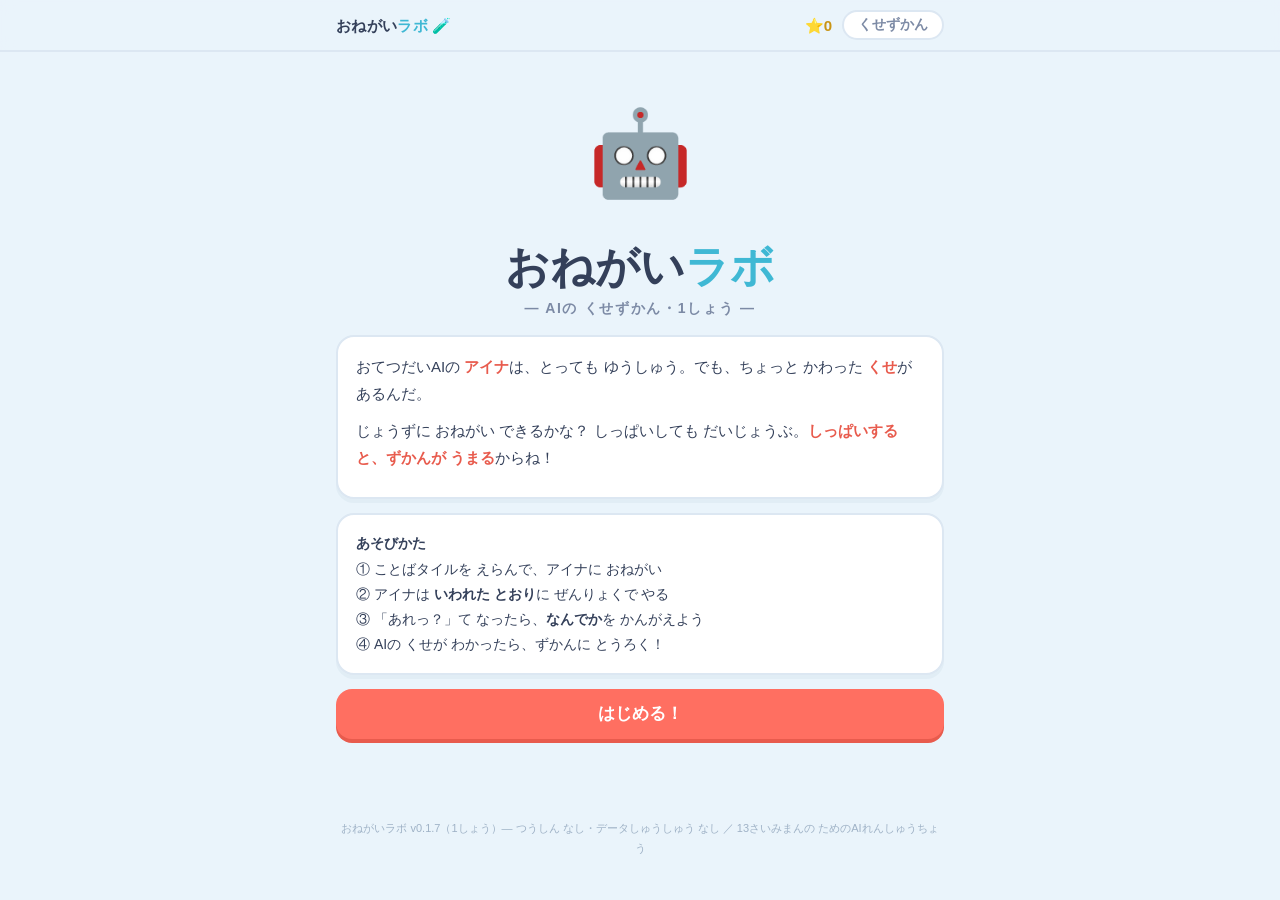
==== index.html @ cc001e0d "refactor: reorganize project structure by moving core assets into the src directory" ====
<!doctype html>
<html lang="ja">
<head>
<meta charset="utf-8">
<meta name="viewport" content="width=device-width, initial-scale=1">
<title>おねがいラボ — AIのくせずかん</title>
</head>
<body>
<!-- ARTIFACT-START -->
<style>
  :root{
    --bg:#EAF4FB; --card:#FFFFFF; --ink:#34405A; --dim:#7C8AA5;
    --coral:#FF6F61; --coral-deep:#E85B4D; --sun:#FFC53D; --robo:#3FB8D4;
    --robo-bg:#E4F6FB; --green:#4FB783; --green-bg:#E9F7F0;
    --line:#DCE7F2; --pink-bg:#FFEFEA;
    --maru:"Hiragino Maru Gothic ProN","BIZ UDPGothic","Hiragino Kaku Gothic ProN","Hiragino Sans","Noto Sans JP","Yu Gothic UI",Meiryo,sans-serif;
  }
  *{margin:0;padding:0;box-sizing:border-box}
  html{-webkit-text-size-adjust:100%}
  body{background:var(--bg); color:var(--ink); font-family:var(--maru);
    font-size:16px; line-height:1.8; min-height:100vh}
  button{font-family:inherit; font-size:inherit; cursor:pointer; color:inherit;
    border:none; background:none; -webkit-tap-highlight-color:transparent}
  button:focus-visible{outline:3px solid var(--sun); outline-offset:2px}

  header{position:sticky; top:0; z-index:10; background:rgba(234,244,251,.92);
    backdrop-filter:blur(8px); border-bottom:2px solid var(--line)}
  header .bar{max-width:640px; margin:0 auto; padding:10px 16px;
    display:flex; align-items:center; gap:10px}
  .logo{font-weight:800; font-size:15px; letter-spacing:.02em}
  .logo span{color:var(--robo)}
  #starcount{margin-left:auto; font-weight:800; color:#C99414; font-size:15px}
  #zkbtn{background:var(--card); border:2px solid var(--line); border-radius:99px;
    padding:4px 14px; font-size:13.5px; font-weight:700; color:var(--dim)}

  .wrap{max-width:640px; margin:0 auto; padding:18px 16px 80px}
  @keyframes pop{0%{opacity:0; transform:scale(.92) translateY(8px)}
    70%{transform:scale(1.02)} 100%{opacity:1; transform:none}}
  .pop{animation:pop .4s ease both}
  @keyframes bounce{0%,100%{transform:translateY(0)} 50%{transform:translateY(-7px)}}
  @media (prefers-reduced-motion:reduce){
    .pop,.stage .e1,.aina-face{animation:none !important; opacity:1 !important}
  }

  /* ---- cards ---- */
  .card{background:var(--card); border:2px solid var(--line); border-radius:18px;
    padding:16px 18px; margin-bottom:14px;
    box-shadow:0 4px 0 rgba(120,150,180,.08)}
  .goal .tag{display:inline-block; background:var(--sun); color:#5C450C;
    font-size:12px; font-weight:800; border-radius:99px; padding:2px 12px;
    margin-bottom:6px; letter-spacing:.05em}
  .goal h2{font-size:18px; font-weight:800; margin-bottom:4px; text-wrap:balance}
  .goal .note{font-size:13.5px; color:var(--dim); background:var(--bg);
    border-radius:10px; padding:7px 12px; margin-top:8px}
  .goal .note b{color:var(--coral-deep)}
  .goalart{text-align:center; font-size:38px; line-height:1.3; margin:6px 0}

  /* ---- aina ---- */
  .aina{display:flex; gap:10px; margin:12px 0}
  .aina-face{flex:none; width:46px; height:46px; border-radius:50%;
    background:var(--robo-bg); border:2px solid var(--robo);
    display:flex; align-items:center; justify-content:center; font-size:24px}
  .aina .bub{background:var(--card); border:2px solid var(--robo);
    border-radius:4px 16px 16px 16px; padding:10px 14px; font-size:14.5px;
    min-width:0}
  .aina .nm{font-size:11px; font-weight:800; color:var(--robo); letter-spacing:.06em}

  /* ---- tiles & slots ---- */
  .slots{display:flex; flex-wrap:wrap; gap:8px; min-height:52px;
    background:var(--bg); border:2px dashed #B9CFE2; border-radius:14px;
    padding:8px; margin-bottom:10px; align-items:center}
  .slots .ph{color:#A5B8CC; font-size:13px; padding-left:8px}
  .tile{background:var(--card); border:2px solid var(--robo); color:var(--ink);
    border-radius:12px; padding:8px 13px; font-size:14.5px; font-weight:700;
    box-shadow:0 3px 0 rgba(63,184,212,.25)}
  .tile:active{transform:translateY(2px); box-shadow:none}
  .slots .tile{border-color:var(--coral); box-shadow:0 3px 0 rgba(255,111,97,.25)}
  .tray{display:flex; flex-wrap:wrap; gap:9px; margin-bottom:14px}
  .tray .tile.used{opacity:.25; pointer-events:none}
  .slotcount{font-size:12px; color:var(--dim); text-align:right; margin:-6px 2px 8px}

  .btn{display:block; width:100%; text-align:center; font-weight:800;
    padding:14px; border-radius:16px; margin-top:10px; font-size:16.5px;
    transition:transform .08s}
  .btn:active{transform:scale(.98)}
  .btn-go{background:var(--coral); color:#fff; box-shadow:0 4px 0 var(--coral-deep)}
  .btn-go:disabled{background:#D9C9C6; box-shadow:none; color:#fff}
  .btn-sub{background:var(--card); border:2px solid var(--line); color:var(--dim);
    font-size:14px; font-weight:700; box-shadow:0 3px 0 rgba(120,150,180,.1)}
  .btn-green{background:var(--green); color:#fff; box-shadow:0 4px 0 #3D9A6B}

  /* ---- stage / result ---- */
  .stage{background:linear-gradient(180deg,#FFFDF5,#FFF6E3); border:2px solid #F2E3BD;
    border-radius:18px; text-align:center; padding:22px 12px; margin:12px 0}
  .stage .e1{font-size:76px; line-height:1.1; display:inline-block;
    animation:bounce 1.6s ease infinite}
  .stage .e2{font-size:40px} .stage .e3{font-size:26px}
  .stage .cap{font-size:13px; color:#9A7B33; margin-top:8px; font-weight:700}
  .resh{font-size:20px; font-weight:800; text-align:center; margin:8px 0 2px;
    text-wrap:balance}
  .resh.fail{color:var(--coral-deep)} .resh.win{color:#2F9464}
  .hint{background:var(--pink-bg); border:2px solid #F5C9BE; border-radius:12px;
    padding:10px 14px; font-size:14px; margin:10px 0}
  .hint b{color:var(--coral-deep)}

  /* ---- reason ---- */
  .rq{font-size:15px; font-weight:800; text-align:center; margin:6px 0 12px}
  .rsent{background:var(--card); border:2px solid var(--line); border-radius:14px;
    padding:14px; font-size:15.5px; line-height:2.3; text-align:center; margin-bottom:12px}
  .blank{display:inline-block; min-width:110px; border-bottom:3px solid var(--coral);
    color:var(--coral-deep); font-weight:800; padding:0 6px; margin:0 2px}
  .blank.empty{color:#C9AFA9}
  .rgroup{margin-bottom:12px}
  .rgroup .lb{font-size:12px; font-weight:800; color:var(--dim); margin-bottom:6px}
  .chips{display:flex; flex-wrap:wrap; gap:8px}
  .chip{background:var(--card); border:2px solid var(--line); border-radius:99px;
    padding:6px 14px; font-size:14px; font-weight:700}
  .chip.on{border-color:var(--coral); background:var(--pink-bg); color:var(--coral-deep)}

  /* ---- quirk / zukan ---- */
  .quirk{border:3px solid var(--sun); border-radius:18px; overflow:hidden;
    margin:14px 0; background:linear-gradient(160deg,#FFFBEE,#FFF3D1)}
  .quirk .qh{padding:10px 16px 6px; display:flex; align-items:baseline; gap:10px;
    border-bottom:2px dashed #E8C96A}
  .quirk .qno{font-size:11px; font-weight:800; color:#B08514; letter-spacing:.1em}
  .quirk .qname{font-size:17px; font-weight:800; color:#8A6410}
  .quirk .qb{padding:10px 16px 13px; font-size:14px; color:#6B5620}
  .quirk .new{background:var(--coral); color:#fff; font-size:10.5px; font-weight:800;
    border-radius:99px; padding:1px 8px; margin-left:auto}
  .stars{font-size:26px; text-align:center; letter-spacing:.15em; margin:4px 0 8px}

  #zkmodal{position:fixed; inset:0; background:rgba(52,64,90,.45); z-index:40;
    display:none; align-items:flex-end; justify-content:center}
  #zkmodal.open{display:flex}
  #zkmodal .sheet{background:var(--bg); border-radius:22px 22px 0 0; width:100%;
    max-width:640px; max-height:82vh; overflow-y:auto; padding:18px 16px 30px}
  .zk-title{font-weight:800; font-size:16px; text-align:center; margin-bottom:12px}
  .zk-item{background:var(--card); border:2px solid var(--line); border-radius:14px;
    padding:10px 14px; margin-bottom:9px; font-size:14px}
  .zk-item .no{font-size:11px; font-weight:800; color:#B08514}
  .zk-item .nm{font-weight:800}
  .zk-item.locked{opacity:.5}
  .zk-item .tx{font-size:13px; color:var(--dim)}

  /* ---- title / ending ---- */
  .bigtitle{font-size:clamp(30px,8.5vw,44px); font-weight:800; text-align:center;
    line-height:1.25; margin:10px 0 2px; text-wrap:balance}
  .bigtitle span{color:var(--robo)}
  .subtitle{text-align:center; color:var(--dim); font-size:14px; font-weight:700;
    margin-bottom:14px; letter-spacing:.12em}
  .herobot{text-align:center; font-size:84px; margin:8px 0; animation:bounce 2s ease infinite}
  .lead{font-size:15px; margin-bottom:10px}
  .lead b{color:var(--coral-deep)}
  .lvdots{display:flex; gap:8px; justify-content:center; margin:8px 0 4px}
  .lvdot{width:12px; height:12px; border-radius:50%; background:#C9D8E6}
  .lvdot.done{background:var(--sun)} .lvdot.now{background:var(--coral)}
  details.parents{background:var(--card); border:2px solid var(--line);
    border-radius:14px; padding:12px 16px; margin:14px 0; font-size:13.5px}
  details.parents summary{font-weight:800; cursor:pointer; color:var(--dim)}
  details.parents p{margin-top:8px; color:var(--ink)}

  #toast{position:fixed; left:50%; bottom:24px; transform:translateX(-50%);
    background:var(--ink); color:#fff; font-weight:800; font-size:14px;
    padding:10px 20px; border-radius:99px; opacity:0; pointer-events:none;
    transition:opacity .25s; z-index:50}
  #toast.show{opacity:1}
  footer{max-width:640px; margin:0 auto; padding:0 16px 30px; font-size:11px;
    color:#9FB2C6; text-align:center}
</style>

<header><div class="bar">
  <div class="logo">おねがい<span>ラボ</span> 🧪</div>
  <div id="starcount">⭐0</div>
  <button id="zkbtn">くせずかん</button>
</div></header>
<main id="app" class="wrap"></main>
<div id="zkmodal"><div class="sheet">
  <div class="zk-title">🗂️ AIの くせずかん</div>
  <div id="zklist"></div>
  <button class="btn btn-sub" id="zkclose">とじる</button>
</div></div>
<div id="toast" role="status"></div>
<footer>おねがいラボ v0.1.7（1しょう）— つうしん なし・データしゅうしゅう なし ／ 13さいみまんの ためのAIれんしゅうちょう</footer>

<script>
'use strict';
/* ============================================================
   ずかんデータ
============================================================ */
const QUIRKS = {
  1:{no:'No.01', name:'いってない ことは つたわらない',
     tx:'AIは エスパーじゃない。あたまの なかの「ふつう」は、ことばに しないと とどかない。'},
  2:{no:'No.02', name:'ふわっと たのむと、かってに あなうめ される',
     tx:'AIは わからない ところを そうぞうで うめる。しかも、じしんまんまんで。'},
  3:{no:'No.03', name:'きみの あたまの なかは 見えない',
     tx:'「ぼくの」「あれ」「いつもの」は AIには 見えない。しかも AIは、わからなくても きいて こない ことが ある。'},
  4:{no:'No.04', name:'いってない ばあいは だいこんらん',
     tx:'AIは かいて ある とおりに うごく。かいてない ことが おきると、とんでもない うごきに なる ことも。「もし〜だったら」も つたえよう。'},
  5:{no:'No.05', name:'「やる まえに みせて」は まほうの ことば',
     tx:'AIの しごとは、おわる まえに たしかめられる。かくにんは かっこわるくない。めいじんの わざ。'},
};
const LOCKED_CH = [
  {name:'2しょう じしんまんまんの くに', tx:'まちがって いても どうどうと している AIと、たしかめかたの おはなし'},
  {name:'3しょう なんでも いうこと きくの くに', tx:'なんでも「そうだね！」って いう AIと、ひみつの まもりかたの おはなし'},
  {name:'4しょう さいごは きみの くに', tx:'AIと ちからを あわせて、でも さいごは きみが きめる おはなし'},
];

/* ============================================================
   レベルデータ
============================================================ */
const LEVELS = [
{ // LV1 ケーキ（チュートリアル）
  name:'たんじょうびケーキ',
  goalTitle:'おかあさんの たんじょうび！ ケーキを よういしたい',
  goalArt:'👩🎂🕯️',
  goalNote:'<b>テーブルに のる ふつうの おおきさ</b>の ケーキが ほしいな',
  aidaIntro:'はじめまして！ ぼく、おてつだいAIの <b>アイナ</b>！ したの「ことばタイル」を タップして、ぼくに おねがいしてね！',
  slots:4,
  tiles:[
    {id:'cake', t:'ケーキを'},
    {id:'sugoi', t:'とびきり すごいのを'},
    {id:'make', t:'つくって'},
    {id:'size', t:'テーブルに のる おおきさで', late:true},
  ],
  eval(s){
    if(!s.has('make')) return 'noverb';
    if(!s.has('cake')) return 'nowhat';
    if(s.has('size')) return 'success';
    return s.has('sugoi') ? 'giant' : 'tiny';
  },
  outcomes:{
    noverb:{kind:'soft', art:'<span class="e1">🤖</span><span class="e2">❓</span>',
      aida:'ケーキを……どう するの？ たべる？ ながめる？',
      hint:'「<b>つくって</b>」みたいな、<b>どうさの ことば</b>も いるみたい！'},
    nowhat:{kind:'soft', art:'<span class="e1">🤖</span><span class="e2">💭</span>',
      aida:'なにを つくれば いいん だろう……？',
      hint:'<b>なにを</b>、が ぬけてる みたい！'},
    giant:{kind:'fail', art:'<span class="e1">🎂</span><span class="e3">🏠</span><span class="e2">🤖💦</span>',
      aida:'とびきり すごいの、できました！ たかさ 8メートル！ ……げんかんから 入りません！',
      cap:'いえより おおきい ケーキが きた'},
    tiny:{kind:'fail', art:'<span class="e2">🔍</span><span class="e3">🎂</span><span class="e2">🐜</span>',
      aida:'できました！ ……おおきさを きいて なかったので、アリさんサイズに して みました！',
      cap:'ちいさすぎる ケーキが きた'},
    success:{kind:'success', art:'<span class="e1">🎂</span><span class="e2">👩💕</span>',
      aida:'テーブルに ぴったり！ おたんじょうび おめでとうございます！',
      cap:'だいせいこう！'},
  },
  reason:{pre:'', b1:{lb:'なにを つたえて なかった？',
      choices:['おおきさ','いろ','おかねの こと'], ok:0},
    mid:'を つたえて なかったから、',
    b2:{lb:'どう なっちゃった？',
      choices:['へんな おおきさの ケーキが きた','ケーキが こなかった','アイナが ないちゃった'], ok:0},
    post:'。'},
  afterReason:'あたらしい ことばタイルが ふえたよ！ もういちど おねがい してみよう！',
  quirk:1,
},
{ // LV2 かいもの
  name:'カレーの かいもの',
  goalTitle:'こんやは カレー！ たりない ざいりょうを かってきて もらおう',
  goalArt:'🍛🥕🥔',
  goalNote:'ひつような もの：<b>にんじん 3ぼん・じゃがいも 2こ・カレールー 1はこ</b>',
  aidaIntro:'おかいもの、まかせて！ さいふと エコバッグ、もったよ！',
  slots:5,
  tiles:[
    {id:'vague', t:'カレーに つかうものを'},
    {id:'zenbu', t:'ぜんぶ'},
    {id:'buy', t:'かってきて'},
    {id:'carrot', t:'にんじんを 3ぼん'},
    {id:'potato', t:'じゃがいもを 2こ'},
    {id:'roux', t:'カレールーを 1はこ'},
  ],
  eval(s){
    if(!s.has('buy')) return 'noverb';
    const specs=['carrot','potato','roux'].filter(x=>s.has(x)).length;
    if(specs===3) return s.has('vague')?'success2':'success';
    if(s.has('vague')&&specs>0) return 'frame';
    if(s.has('vague')) return 'bakugai';
    if(specs>0) return 'partial';
    return 'noitem';
  },
  outcomes:{
    noverb:{kind:'soft', art:'<span class="e1">🤖</span><span class="e2">🛒❓</span>',
      aida:'おみせに ついたよ！ ……で、どう するん だっけ？',
      hint:'「<b>かってきて</b>」を わすれてる みたい！'},
    noitem:{kind:'soft', art:'<span class="e1">🤖</span><span class="e2">🛒💭</span>',
      aida:'なにを かえば いいの かな……',
      hint:'<b>なにを かうか</b>も おしえて あげよう！'},
    frame:{kind:'soft',
      art:'<span class="e2">🥕🥔✨</span><span class="e1">🍚</span><span class="e2">😢</span>',
      aida:'「カレーに つかう」って きいてたから、<b>カレーむきの あまい にんじん</b>を えらんで きたよ！ ……でも よる、カレーを つくろうと したら……<b>たりない ものが</b>！',
      hint:'めあて＋なまえ＋かず。<b>つたえかたは はなまる</b>！ のこりは <b>リストの ぬけ</b>だけ。おだいカードと くらべて、たりない ものを さがそう！'},
    bakugai:{kind:'fail',
      art:'<span class="e1">🛒</span><br><span class="e3">🥕🥔🍎🍯🍫🧀🍌🍍🥦🍇🌽🍤</span>',
      aida:'カレーに いれられそうな もの、<b>64こ</b> かってきました！ はちみつも りんごも チョコも、いれると おいしいって きいたので！ ぞうさんの ぶんも あります！',
      cap:'おこづかいが たいへんな ことに'},
    partial:{kind:'soft', art:'<span class="e2">🥕🥔</span><span class="e1">🍚</span><span class="e2">😢</span>',
      aida:(s)=>{
        const missing=[['carrot','にんじん'],['potato','じゃがいも'],['roux','カレールー']]
          .filter(([id])=>!s.has(id)).map(([,n])=>n).join('と');
        return 'かってきたよ！ ……あれ？ <b>'+missing+'</b>が ない……これじゃ カレーに ならない……！';
      },
      hint:'ひつような ものが <b>ぜんぶ そろってるか</b>、おだいカードを みて チェック！'},
    success:{kind:'success', art:'<span class="e1">🍛</span><span class="e2">✨🥕🥔</span>',
      aida:'ミッション コンプリート！ にんじん3、じゃがいも2、ルー1はこ！ こんやは カレーだ！（<b>なにに つかうか</b>も おしえて もらえると、もっと ぴったりのを えらべるよ！）',
      cap:'かんぺきな おかいもの！'},
    success2:{kind:'success', art:'<span class="e1">🍛</span><span class="e2">💮🥕🥔✨</span>',
      aida:'めあても なまえも かずも そろった、<b>はなまるの おねがい</b>！ カレーむきの あまい にんじんと、ホクホクの じゃがいも、えらんで きたよ！ こんやは さいこうの カレーだ！',
      cap:'💮 はなまる！ めあて＋なまえ＋かず＝さいきょう'},
  },
  reason:{pre:'', b1:{lb:'なにを つたえて なかった？',
      choices:['なにを いくつ かうか','どこの おみせに いくか','なんじに かえるか'], ok:0},
    mid:'を つたえて なかったから、',
    b2:{lb:'アイナは どうした？',
      choices:['おもいついた ものを ぜんぶ かった','なにも かわなかった','おみせで ねちゃった'], ok:0},
    post:'。'},
  afterReason:'そうそう！ ふわっと たのむと、AIは そうぞうで あなうめ しちゃうんだ。こんどは <b>なにを いくつ</b>まで つたえて みよう！',
  quirk:2,
},
{ // LV3 ふでばこ
  name:'わすれた ふでばこ',
  goalTitle:'がっこうに ふでばこを わすれた！ とってきて もらおう',
  goalArt:'🏫✏️',
  goalNote:'ぼくの つくえは <b>まどぎわの いちばん うしろ</b><br><span style="letter-spacing:.2em">🪟🪑🪑🪑<br>▫️🪑🪑🪑<br>▫️🪑🪑⭐</span>',
  aidaIntro:'とってくる けい、とくいだよ！ きょうしつまで ひとっとび！',
  slots:4,
  tiles:[
    {id:'go', t:'きょうしつに いって'},
    {id:'mydesk', t:'ぼくの つくえから'},
    {id:'pencase', t:'ふでばこを'},
    {id:'fetch', t:'とってきて'},
    {id:'loc', t:'まどぎわの いちばん うしろの つくえから'},
  ],
  eval(s){
    if(!s.has('fetch')) return 'noverb';
    if(!s.has('pencase')) return 'nowhat';
    if(s.has('loc')) return 'success';
    if(s.has('mydesk')) return 'wrongdesk';
    return 'where';
  },
  outcomes:{
    noverb:{kind:'soft', art:'<span class="e1">🤖</span><span class="e2">🏫❓</span>',
      aida:'きょうしつに きたよ！ ……なにを すれば いいんだっけ？',
      hint:'<b>どうさの ことば</b>を わすれずに！'},
    nowhat:{kind:'soft', art:'<span class="e1">🤖</span><span class="e2">❓</span>',
      aida:'なにを とって くるの？',
      hint:'<b>なにを</b>、を つたえよう！'},
    where:{kind:'soft', art:'<span class="e1">🤖</span><span class="e2">🌀</span>',
      aida:'ふでばこ……！ せかいには ふでばこが 8おくこ あるんだ。どこの ふでばこ？',
      hint:'<b>どこにある</b> ふでばこか、つたえて あげよう！'},
    wrongdesk:{kind:'fail', art:'<span class="e1">🤖</span><span class="e2">👝✨🖊️</span>',
      aida:'「ぼくの つくえ」だね！ たぶん いちばん まえの つくえ！ もってきました！ じしん あります！',
      cap:'……なかみが キラキラペン。それ、クラスメイトのだ！'},
    success:{kind:'success', art:'<span class="e1">👝</span><span class="e2">✏️✨</span>',
      aida:'まどぎわの いちばん うしろ、たしかに かいしゅう！ はい、きみの ふでばこ！',
      cap:'ばしょが わかれば かんぺき！'},
  },
  reason:{pre:'アイナは ', b1:{lb:'アイナが しらなかった ことは？',
      choices:['どれが ぼくの つくえか','ふでばこの つかいかた','きょうしつの ばしょ'], ok:0},
    mid:'を しらないのに、',
    b2:{lb:'アイナは どうした？',
      choices:['きかずに かってに きめちゃった','ちゃんと きいて くれた','とちゅうで かえってきた'], ok:0},
    post:'。'},
  afterReason:'「ぼくの」は、きみの あたまの なかに しか ないんだ。<b>ばしょや めじるし</b>に ほんやく して あげよう！',
  quirk:3,
},
{ // LV4 るすばん
  name:'はじめての るすばん',
  goalTitle:'たいせつな にもつが とどく 日。アイナに るすばんを まかせよう',
  goalArt:'🏠🚚📦',
  goalNote:'<b>たくはいびんの にもつは うけとる</b>。<b>しらない ひとには でない</b>',
  aidaIntro:'るすばん、まかせて！ げんかんの まえで スタンバイ かんりょう！',
  slots:5,
  tiles:[
    {id:'anyone', t:'だれか きたら'},
    {id:'sayrusu', t:'るすですと いって'},
    {id:'courier', t:'たくはいびんの ひとからは'},
    {id:'receive', t:'にもつを うけとって'},
    {id:'stranger', t:'しらない ひとには'},
    {id:'dontopen', t:'でないで'},
  ],
  eval(s){
    // 節の成立を先に判定する: つくり手の想定ではなく、文として読める結合をすべて拾う
    const courierDone=s.has('courier')&&s.has('receive');
    const strangerDone=s.has('stranger')&&(s.has('dontopen')||s.has('sayrusu'));
    const strangerOpen=s.has('stranger')&&!s.has('dontopen')&&!s.has('sayrusu');
    const defaultRusu=s.has('anyone')&&s.has('sayrusu')&&!s.has('stranger');
    if(courierDone&&strangerDone) return s.has('anyone')?'success2':(s.has('sayrusu')?'successRusu':'success');
    if(courierDone&&defaultRusu) return 'success3';
    if(s.has('courier')&&!s.has('receive')){
      // 「でないで」はcourierにも結合できる（strangerが取っていなければ）
      if(s.has('dontopen')&&!s.has('stranger')) return 'courierrefuse';
      return 'courierhalf';
    }
    if(strangerDone&&!s.has('receive')) return 'strangeronly';
    if(s.has('anyone')&&(s.has('sayrusu')||s.has('dontopen'))&&!s.has('receive')&&!s.has('stranger')) return 'allrusu';
    if(s.has('sayrusu')&&s.has('receive')) return 'mixed';
    if(strangerOpen&&s.has('receive')) return 'strangerhalf';
    if(courierDone) return 'freeze';
    if(s.has('receive')) return 'whofrom';
    return 'unclear';
  },
  outcomes:{
    unclear:{kind:'soft', art:'<span class="e1">🤖</span><span class="e2">🚪❓</span>',
      aida:'げんかんに いるよ！ ……えっと、なにを すれば？',
      hint:'<b>にもつを うけとる</b> おねがいを くみたてよう！'},
    whofrom:{kind:'soft', art:'<span class="e1">🤖</span><span class="e2">📦❓</span>',
      aida:'にもつを うけとる！ ……だれから でも いいの かな？',
      hint:'<b>だれからは うけとる／だれには でない</b>、まで きめて あげよう！'},
    mixed:{kind:'soft', art:'<span class="e1">🤖</span><span class="e2">🌀</span>',
      aida:'うけとるの？ るすなの？ アイナ、あたまが ぐるぐる してきた……',
      hint:'はんたいの めいれいが まざってる みたい。<b>だれには どうする</b>か、わけて つたえよう！'},
    allrusu:{kind:'fail', art:'<span class="e1">🚚</span><span class="e2">💨📦</span>',
      aida:(s)=>s.has('sayrusu')
        ?'だれが きても「るすです！」って いいました！ たくはいびんの ひとにも いいました！ にもつは もちかえられました！ かんぺきな るすばん です！'
        :'だれが きても、いっさい でませんでした！ もちろん たくはいびんの ひとも むし！ にもつは もちかえられました！ かんぺきな るすばん です！',
      cap:'たいせつな にもつが……もちかえられた……'},
    courierrefuse:{kind:'soft', art:'<span class="e1">🚚</span><span class="e2">💨📦🤖✋</span>',
      aida:'たくはいびんの ひとには でない、りょうかい！ ……ピンポーン。……がまん。……にもつ、もちかえられちゃった けど、よかったんだよね？',
      hint:'あれ？ おだいでは、にもつは <b>うけとる</b>んだった！ だれには なにを するか、みなおして みよう！'},
    strangeronly:{kind:'soft', art:'<span class="e1">🤖</span><span class="e2">🚪✋</span>',
      aida:'しらない ひとには たいおうしない、りょうかい！ ばっちり ガード するよ！ ……ところで、にもつは どう すれば いい？',
      hint:'しらない ひと対策は バッチリ！ あとは <b>たくはいびんの ひとへの おねがい</b>も わすれずに！'},
    freeze:{kind:'fail2', art:'<span class="e1">🤖</span><span class="e2">💭🕒</span>',
      aida:'……しらない ひとが きたんだけど、どうすれば いいか かいて なかったから、ドアの まえで <b>3じかん</b> かんがえてた……',
      cap:'いってない ばあいの アイナは フリーズ しちゃう'},
    strangerhalf:{kind:'soft', art:'<span class="e1">🤖</span><span class="e2">🚪👀</span>',
      aida:'「しらない ひとには」……なに？ つづきが なかったから、しらない ひとと ドアごしに <b>3じかん みつめあっちゃった</b>……',
      hint:'「だれか きたら」で はじめて ばあいわけ する かんがえかた、<b>すごく いい</b>！ あとは「しらない ひとには <b>どうする</b>」まで いいきろう！'},
    success:{kind:'success', art:'<span class="e1">📦</span><span class="e2">🤖✨</span>',
      aida:'にもつ、うけとりました！ セールスの ひとは ていねいに スルー しました！ かんぺき！',
      cap:'じょうけんが そろった るすばん！'},
    success2:{kind:'success', art:'<span class="e1">📦</span><span class="e2">💮🤖✨</span>',
      aida:'「だれか きたら → たくはいびんの ひとなら うけとる ／ しらない ひとなら たいおうしない」。<b>ばあいわけ、かんぺき</b>！ まるで プログラムみたいな おねがいだ！ にもつ、うけとりました！',
      cap:'💮 はなまる！ きっかけ＋ばあいわけ＝プログラムの かんがえかた'},
    successRusu:{kind:'success', art:'<span class="e1">📦</span><span class="e2">🚪🤖✨</span>',
      aida:'にもつ、うけとりました！ しらない ひとには ドアごしに「るす です」って つたえました！ ドアは あけてないので セーフ です！',
      cap:'ばあいわけ 成立！ ドアは あけない、が まもられた'},
    success3:{kind:'success', art:'<span class="e1">📦</span><span class="e2">🤖😅</span>',
      aida:'にもつ、うけとりました！ それいがいの ひとには ぜんいん「るすです」って いって おきました！ ……おかあさんにも いっちゃいました。あとで おこられました。',
      cap:'にもつは ぶじ。でも「それいがい ぜんぶ」は はんいが ひろかった かも'},
    courierhalf:{kind:'soft', art:'<span class="e1">🚚</span><span class="e2">🤖❓</span>',
      aida:'たくはいびんの ひとが きた！ ……「たくはいびんの ひとからは」……なに？ つづきを かんがえてる うちに、トラックが いっちゃった……',
      hint:'「たくはいびんの ひとからは」の <b>つづき（どうする）</b>まで いいきろう！'},
  },
  reason:{pre:'', b1:{lb:'なにを わけて つたえて なかった？',
      choices:['たくはいびんの ひとの こと','げんかんの かぎの こと','おやつの こと'], ok:0},
    mid:'を わけて つたえて なかったから、',
    b2:{lb:'どう なっちゃった？',
      choices:['だいじな にもつまで もちかえられちゃった','にもつが 2こに ふえちゃった','ドアが こわれちゃった'], ok:0},
    post:'。'},
  reason2:{pre:'', b1:{lb:'なにを つたえて なかった？',
      choices:['しらない ひとが きたとき どうするか','たくはいびんの トラックの いろ','ばんごはんの メニュー'], ok:0},
    mid:'を つたえて なかったから、',
    b2:{lb:'どう なっちゃった？',
      choices:['アイナが こまって フリーズしちゃった','アイナが おこっちゃった','にもつが きえちゃった'], ok:0},
    post:'。'},
  afterReason:'AIは「もし〜だったら」が だいすき。<b>ばあいわけ</b>を そろえて あげると、るすばんめいじんに なるよ！',
  quirk:4,
},
{ // LV5 おかたづけ（ボス）
  name:'おかたづけ だいさくせん',
  goalTitle:'ともだちが あそびに くる！ へやを かたづけたい',
  goalArt:'🧸📄🧦🪀📚',
  goalNote:'でも <b>しゅくだいの プリント</b>と <b>くまさん</b>は、ぜったい たいせつ！',
  aidaIntro:'おかたづけモード、きどう！ ぼくの ほんきを みせるよ！',
  slots:4,
  tiles:[
    {id:'room', t:'へやを'},
    {id:'allclean', t:'ぜんぶ きれいに して'},
    {id:'floor', t:'ゆかの ものを'},
    {id:'shelf', t:'たなと はこに しまって'},
    {id:'keep', t:'しゅくだいと くまさんは'},
    {id:'desk', t:'つくえの うえに おいて'},
  ],
  eval(s){
    if(s.has('floor')&&s.has('shelf')&&s.has('keep')&&s.has('desk')) return 'success';
    if(s.has('allclean')&&s.has('keep')){
      if(s.has('desk')) return 'except';
      if(s.has('shelf')) return 'except2';   // 例外節の行き先が「たなとはこ」
      return 'keephalf';
    }
    if(s.has('allclean')){
      if(s.has('shelf')) return 'almostbin';   // 「きれいに＝しまう」と読める。捨てない
      if(s.has('desk')) return 'floordesk';    // ぜんぶ机の上へ（タワー）
      return 'confirm';
    }
    if(s.has('floor')&&s.has('shelf')&&s.has('keep')) return 'keephalf';
    if(s.has('floor')&&s.has('shelf')) return 'almostbin';
    if(s.has('keep')&&(s.has('desk')||s.has('shelf'))){
      if(s.has('floor')) return 'floorhalf';   // keepは閉じたが「ゆかのものを」が開いている
      return 'onlykeep';
    }
    if(s.has('floor')&&s.has('desk')) return 'floordesk';
    return 'unclear';
  },
  outcomes:{
    unclear:{kind:'soft', art:'<span class="e1">🤖</span><span class="e2">🧹❓</span>',
      aida:'なにを どう すれば いいかな？',
      hint:'<b>なにを・どこに</b>、を くみたてて みよう！'},
    almostbin:{kind:'soft', art:'<span class="e2">📦</span><span class="e1">🤖</span><span class="e2">🧸💧</span>',
      aida:'ゆかの もの、ぜんぶ はこに しまったよ！ ……くまさんも はこの そこに。……なんか かなしそう？',
      hint:'<b>たいせつな もの</b>は、べつの おねがいに して あげよう！'},
    confirm:{kind:'confirm', art:'<span class="e1">🗑️</span><span class="e2">🛍️🛍️</span>',
      aida:'かしこまり！ <b>ぜんぶ すてれば ピカピカ</b> です！ ……ゴミぶくろが パンパンに なったよ。この まま すてちゃって いい？',
      btns:[{t:'いいよ！', to:'binned', cls:'btn-sub'},
            {t:'まって、なかみを みせて', to:'rescued', cls:'btn-green'}]},
    except:{kind:'confirm', art:'<span class="e2">🧸📄✨</span><span class="e1">🗑️</span><span class="e2">🛍️</span>',
      aida:'「しゅくだいと くまさんは つくえの うえ」だね、<b>ちゃんと まもるよ</b>！ ただし書き、わかりやすい！ ……のこりは <b>ぜんぶ すてて</b> ピカピカに するね！ ゴミぶくろが いっぱいに なったよ。すてて いい？',
      btns:[{t:'いいよ！', to:'binned2', cls:'btn-sub'},
            {t:'まって、なかみを みせて', to:'rescued2', cls:'btn-green'}]},
    except2:{kind:'confirm', art:'<span class="e2">🧸📄📦✨</span><span class="e1">🗑️</span><span class="e2">🛍️</span>',
      aida:'「しゅくだいと くまさんは たなと はこに」だね、<b>だいじに しまうよ</b>！ ただし書き、わかりやすい！ ……のこりは <b>ぜんぶ すてて</b> ピカピカに するね！ ゴミぶくろが いっぱいに なったよ。すてて いい？',
      btns:[{t:'いいよ！', to:'binned2', cls:'btn-sub'},
            {t:'まって、なかみを みせて', to:'rescued2', cls:'btn-green'}]},
    keephalf:{kind:'soft', art:'<span class="e1">🤖</span><span class="e2">🧸📄❓</span>',
      aida:'「しゅくだいと くまさんは」……？ つづきが なくて、りょうてに もったまま こまってる……',
      hint:'ただし書きの <b>つづき（どこに おく）</b>まで いいきろう！'},
    onlykeep:{kind:'soft', art:'<span class="e2">🧸📄✨</span><span class="e1">🤖</span><span class="e2">🧦🪀📚</span>',
      aida:'だいじな ものは かたづけたよ！ あんしん！ ……でも へやの ゆかは、まだ ぎっしり ちらかってる……ともだち、もうすぐ くるんだよね？',
      hint:'だいじな ものの おねがいは バッチリ！ あとは <b>のこりの ゆかの もの</b>を どうするかも たのもう！'},
    floorhalf:{kind:'soft', art:'<span class="e2">🧸📄✨</span><span class="e1">🤖</span><span class="e2">🧦❓</span>',
      aida:'しゅくだいと くまさんは かたづけたよ！ ……「ゆかの ものを」……どこに？ りょうてに くつしたを もったまま こまってる……',
      hint:'ゆかの ものの <b>いきさき</b>まで いいきろう！'},
    floordesk:{kind:'soft', art:'<span class="e2">🧦🪀📚</span><span class="e1">🗼</span><span class="e2">🤖💦</span>',
      aida:'ぜんぶ つくえの うえに つみあげたよ！ りっぱな タワーが できた！ ゆかは ピカピカ！ ……ところで、べんきょうは どこで するの？',
      hint:'つくえは べんきょうの ばしょ。<b>しまう ばしょ（たなと はこ）</b>も つかって みよう！'},
    binned2:{kind:'fail2', art:'<span class="e1">🚛</span><span class="e2">💨🧦🪀📚</span>',
      aida:'すてました！ しゅくだいと くまさんは ぶじです！ ……えっ、くつしたと けんだまと 本…… <b>ぜんぶは ゴミじゃ なかった</b>！？ とりかえして きます！！',
      cap:'「きれいに」＝「すてる」だと おもってた……'},
    rescued2:{kind:'soft', clearSel:true,
      art:'<span class="e2">🛍️</span><span class="e1">🧦</span><span class="e2">🪀📚✨</span>',
      aida:'なかみ、みせるね！ ……くつした、けんだま、本…… <b>ゴミじゃない もの</b>が いっぱいだ！ しゅくだいと くまさんは まもってたんだけど……',
      hint:'「ただし〜は のこして」の つかいかたは <b>はなまる</b>！ のこった もんだいは「<b>きれいに</b>」の ことば——すてる こと？ しまう こと？ <b>どうさが はっきりする ことば</b>で いいなおして みよう！'},
    binned:{kind:'fail', art:'<span class="e1">🚛</span><span class="e2">💨</span><span class="e2">🤖🏃💨</span>',
      aida:'すてました！ ……えっ、しゅくだいと くまさんも 入ってた！？ ま、まって トラックさーん！！ ……ぜんそくりょくで とりかえして きました……。つぎからは すてる まえに きくね……',
      cap:'あぶなかった……！'},
    rescued:{kind:'soft', clearSel:true,
      art:'<span class="e2">🛍️</span><span class="e1">🧸</span><span class="e2">📄✨</span>',
      aida:'なかみを みせるね！ ……あっ！ <b>しゅくだいと くまさん</b>が 入ってた！ きみが「みせて」って いって くれた おかげだ！',
      hint:'ナイス かくにん！ じゃあ、<b>たいせつな ものを のこす おねがい</b>に くみなおして みよう！'},
    success:{kind:'success', art:'<span class="e1">✨</span><span class="e2">🧸📄🧹</span>',
      aida:'ゆかは ピカピカ、しゅくだいと くまさんは つくえの うえ！ ……ゴミは この あきばこだけ。すてる まえに、いちおう みせるね！ オッケー？',
      cap:'たいせつな ものは まもられた！'},
  },
  reason:{pre:'', b1:{lb:'なにを しなかった？',
      choices:['なかみを たしかめる こと','おかねを はらう こと','てを あらう こと'], ok:0},
    mid:'を しないで「いいよ」って いっちゃったから、',
    b2:{lb:'どう なりかけた？',
      choices:['たいせつな ものまで すてられかけた','へやが せまく なった','ゴミが しゃべりだした'], ok:0},
    post:'。'},
  reason2:{pre:'', b1:{lb:'なにが きまって なかった？',
      choices:['「きれいに」が なにを する ことか','くまさんの なまえ','そうじの じゅんばん'], ok:0},
    mid:'が きまって なかったから、',
    b2:{lb:'どう なっちゃった？',
      choices:['すてなくて いい ものまで すてられちゃった','へやが もっと ちらかっちゃった','アイナが かえっちゃった'], ok:0},
    post:'。',
    after:'「きれいに して」は <b>きもち</b>、「たなに しまって」は <b>どうさ</b>。AIには どうさの ことばが つたわりやすいんだ！ ただし書きは バッチリだったから、そこは そのままで いこう！'},
  afterReason:'AIの しごとは、<b>おわる まえに たしかめられる</b>んだ。「やる まえに みせて」——これ、めいじんの ことば！',
  quirk:5,
},
];
document.title = 'おねがいラボ — AIのくせずかん';

/* ============================================================
   状態
============================================================ */
const app=document.getElementById('app');
const S={lv:0, stars:{}, zukan:[], asks:0, reasonUsed:false, reasonFirstTry:true,
  lateShown:false, sel:[], phase:'title'};

function save(){
  try{localStorage.setItem('onegai_v1',JSON.stringify({lv:S.lv,stars:S.stars,zukan:S.zukan}));}catch(e){}
}
function load(){
  try{return JSON.parse(localStorage.getItem('onegai_v1')||'null');}catch(e){return null;}
}
function starTotal(){return Object.values(S.stars).reduce((a,b)=>a+b,0);}
function updHeader(){document.getElementById('starcount').textContent='⭐'+starTotal();}
function render(html){app.innerHTML='<div class="pop">'+html+'</div>';window.scrollTo(0,0);}
function on(sel,fn){app.querySelectorAll(sel).forEach(el=>el.addEventListener('click',fn));}
function toast(m){const t=document.getElementById('toast');t.textContent=m;
  t.classList.add('show');setTimeout(()=>t.classList.remove('show'),1700);}

function ainaBub(text){
  return '<div class="aina"><div class="aina-face">🤖</div><div class="bub">'+
    '<div class="nm">アイナ</div>'+text+'</div></div>';
}
function quirkCard(no,isNew){
  const q=QUIRKS[no];
  return '<div class="quirk"><div class="qh"><span class="qno">くせずかん '+q.no+'</span>'+
    '<span class="qname">'+q.name+'</span>'+(isNew?'<span class="new">NEW!</span>':'')+
    '</div><div class="qb">'+q.tx+'</div></div>';
}
function lvDots(){
  return '<div class="lvdots">'+LEVELS.map((_,k)=>
    '<span class="lvdot'+(k<S.lv?' done':k===S.lv?' now':'')+'"></span>').join('')+'</div>';
}

/* ============================================================
   タイトル
============================================================ */
function showTitle(){
  S.phase='title';
  updHeader();
  const sv=load();
  render(
  '<div class="herobot">🤖</div>'+
  '<h1 class="bigtitle">おねがい<span>ラボ</span></h1>'+
  '<div class="subtitle">— AIの くせずかん・1しょう —</div>'+
  '<div class="card"><p class="lead">おてつだいAIの <b>アイナ</b>は、とっても ゆうしゅう。でも、ちょっと かわった <b>くせ</b>が あるんだ。</p>'+
  '<p class="lead">じょうずに おねがい できるかな？ しっぱいしても だいじょうぶ。<b>しっぱいすると、ずかんが うまる</b>からね！</p></div>'+
  '<div class="card" style="font-size:14px">'+
  '<b>あそびかた</b><br>'+
  '① ことばタイルを えらんで、アイナに おねがい<br>'+
  '② アイナは <b>いわれた とおり</b>に ぜんりょくで やる<br>'+
  '③ 「あれっ？」て なったら、<b>なんでか</b>を かんがえよう<br>'+
  '④ AIの くせが わかったら、ずかんに とうろく！</div>'+
  '<button class="btn btn-go" id="start">はじめる！</button>'+
  (sv&&sv.lv>0&&sv.lv<LEVELS.length?'<button class="btn btn-sub" id="cont">つづきから（LV'+(sv.lv+1)+'）</button>':''));
  on('#start',()=>{Object.assign(S,{lv:0,stars:{},zukan:[],phase:'play'});save();startLevel(0);});
  on('#cont',()=>{const sv2=load();Object.assign(S,{lv:sv2.lv,stars:sv2.stars,zukan:sv2.zukan,phase:'play'});updHeader();startLevel(S.lv);});
}

/* ============================================================
   レベル進行
============================================================ */
function startLevel(i){
  if(i>=LEVELS.length) return showEnding();
  S.lv=i; S.asks=0; S.reasonUsed=false; S.reasonFirstTry=true;
  S.lateShown=false; S.sel=[];
  showCompose(i,null);
}

function visibleTiles(L){
  return L.tiles.filter(t=>!t.late||S.lateShown);
}

function showCompose(i,notice){
  const L=LEVELS[i];
  S.phase='compose'; S.sel=S.sel.filter(id=>visibleTiles(L).some(t=>t.id===id));
  render(
  '<div style="font-size:12px;font-weight:800;color:var(--dim)">レベル '+(i+1)+'／'+LEVELS.length+'　'+L.name+'</div>'+
  lvDots()+
  '<div class="card goal"><span class="tag">おだい</span>'+
  '<h2>'+L.goalTitle+'</h2>'+
  '<div class="goalart">'+L.goalArt+'</div>'+
  '<div class="note">'+L.goalNote+'</div></div>'+
  ainaBub(notice||L.aidaIntro)+
  '<div class="slots" id="slots"></div>'+
  '<div class="slotcount">タイルは <b>'+L.slots+'まい</b>まで（はずすときは うえの タイルを タップ）</div>'+
  '<div class="tray" id="tray"></div>'+
  '<button class="btn btn-go" id="go" disabled>おねがいする！</button>');
  drawTiles(i);
  on('#go',()=>doAsk(i));
}

function drawTiles(i){
  const L=LEVELS[i];
  const slots=document.getElementById('slots');
  const tray=document.getElementById('tray');
  slots.innerHTML=S.sel.length
    ? S.sel.map(id=>'<button class="tile" data-id="'+id+'">'+L.tiles.find(t=>t.id===id).t+'</button>').join('')
    : '<span class="ph">ここに おねがいの ことばが ならぶよ</span>';
  tray.innerHTML=visibleTiles(L).map(t=>
    '<button class="tile'+(S.sel.includes(t.id)?' used':'')+'" data-id="'+t.id+'">'+t.t+'</button>').join('');
  slots.querySelectorAll('.tile').forEach(el=>el.addEventListener('click',()=>{
    S.sel=S.sel.filter(x=>x!==el.dataset.id); drawTiles(i);
  }));
  tray.querySelectorAll('.tile:not(.used)').forEach(el=>el.addEventListener('click',()=>{
    if(S.sel.length>=L.slots){toast('タイルは '+L.slots+'まい まで！ いらない タイルを タップして はずそう');return;}
    S.sel.push(el.dataset.id); drawTiles(i);
  }));
  document.getElementById('go').disabled=S.sel.length===0;
}

function doAsk(i){
  const L=LEVELS[i];
  S.asks++;
  const key=L.eval(new Set(S.sel));
  showOutcome(i,key);
}

function showOutcome(i,key){
  const L=LEVELS[i]; const o=L.outcomes[key];
  S.phase='outcome';
  const sentence=S.sel.map(id=>L.tiles.find(t=>t.id===id).t).join(' ');
  const aidaTxt=typeof o.aida==='function'?o.aida(new Set(S.sel)):o.aida;
  let html='<div style="font-size:12.5px;color:var(--dim);text-align:center">きみの おねがい：「'+sentence+'」</div>'+
    '<div class="stage">'+o.art+(o.cap?'<div class="cap">'+o.cap+'</div>':'')+'</div>'+
    ainaBub(aidaTxt);

  if(o.kind==='success'){
    return showSuccess(i,html);
  }
  if(o.kind==='confirm'){
    html+='<div class="rq">どうする？</div>';
    o.btns.forEach(b=>{
      html+='<button class="btn '+(b.cls||'btn-sub')+'" data-to="'+b.to+'" data-cb="1">'+b.t+'</button>';
    });
    render(html);
    on('[data-cb]',(e)=>showOutcome(i,e.currentTarget.dataset.to));
    return;
  }
  if(o.kind==='fail'||o.kind==='fail2'){
    html+='<div class="resh fail">おおっと！ ……でも これは はっけんの チャンス！</div>'+
      '<button class="btn btn-go" id="why">なんで こう なったんだろう？</button>';
    render(html);
    on('#why',()=>showReason(i, o.kind==='fail2'&&L.reason2 ? L.reason2 : L.reason));
    return;
  }
  // soft
  html+=(o.hint?'<div class="hint">💡 '+o.hint+'</div>':'')+
    '<button class="btn btn-go" id="retry">もういちど おねがいする</button>';
  render(html);
  on('#retry',()=>{if(o.clearSel)S.sel=[];showCompose(i,'よーし、もういっかい！');});
}

/* ---- なんでフェーズ（理由の言語化） ---- */
function showReason(i,R){
  const L=LEVELS[i];
  S.phase='reason'; S.reasonUsed=true;
  let pick1=null,pick2=null,tries=0;
  function draw(msg){
    render(
    '<div class="rq">🔎 なんで こう なったのか、ことばに してみよう</div>'+
    '<div class="rsent">'+R.pre+
      '<span class="blank '+(pick1===null?'empty':'')+'" id="b1">'+(pick1===null?'？？？':R.b1.choices[pick1])+'</span>'+
      R.mid+
      '<span class="blank '+(pick2===null?'empty':'')+'" id="b2">'+(pick2===null?'？？？':R.b2.choices[pick2])+'</span>'+
      R.post+'</div>'+
    '<div class="rgroup"><div class="lb">'+R.b1.lb+'</div><div class="chips">'+
      R.b1.choices.map((c,k)=>'<button class="chip'+(pick1===k?' on':'')+'" data-g="1" data-k="'+k+'">'+c+'</button>').join('')+'</div></div>'+
    '<div class="rgroup"><div class="lb">'+R.b2.lb+'</div><div class="chips">'+
      R.b2.choices.map((c,k)=>'<button class="chip'+(pick2===k?' on':'')+'" data-g="2" data-k="'+k+'">'+c+'</button>').join('')+'</div></div>'+
    (msg?'<div class="hint">'+msg+'</div>':'')+
    '<button class="btn btn-go" id="check" '+(pick1===null||pick2===null?'disabled':'')+'>これだ！</button>');
    on('.chip',(e)=>{
      const g=e.currentTarget.dataset.g, k=+e.currentTarget.dataset.k;
      if(g==='1')pick1=k; else pick2=k;
      draw(msg);
    });
    on('#check',()=>{
      if(pick1===R.b1.ok&&pick2===R.b2.ok){
        S.lateShown=true;
        render(
        '<div class="stage"><span class="e1">💡</span><div class="cap">せいかい！</div></div>'+
        '<div class="rsent">'+R.pre+'<span class="blank">'+R.b1.choices[R.b1.ok]+'</span>'+R.mid+
        '<span class="blank">'+R.b2.choices[R.b2.ok]+'</span>'+R.post+'</div>'+
        ainaBub(R.after||L.afterReason)+
        '<button class="btn btn-go" id="again">もういちど おねがいしてみる！</button>');
        on('#again',()=>{S.sel=[];showCompose(i,'こんどこそ！ タイルを えらんでね！');});
      }else{
        tries++; S.reasonFirstTry=false;
        if(tries>=2){
          pick1=R.b1.ok; pick2=R.b2.ok;
          draw('こたえは これ！ 「'+R.b1.choices[R.b1.ok]+'」…「'+R.b2.choices[R.b2.ok]+'」。もういちど「これだ！」を おしてね');
        }else{
          draw('うーん、おしい！ もういちど かんがえてみよう');
        }
      }
    });
  }
  draw(null);
}

/* ---- 成功 → ずかん ---- */
function showSuccess(i,preHtml){
  const L=LEVELS[i];
  S.phase='success';
  const isNew=!S.zukan.includes(L.quirk);
  if(isNew)S.zukan.push(L.quirk);
  let stars=1;
  if(!S.reasonUsed||S.reasonFirstTry)stars++;
  if(S.asks<=2)stars++;
  S.stars[i]=Math.max(S.stars[i]||0,stars);
  S.lv=i+1; save(); updHeader();
  render(preHtml+
  '<div class="resh win">だいせいこう！！</div>'+
  '<div class="stars">'+'⭐'.repeat(stars)+'<span style="opacity:.25">'+'⭐'.repeat(3-stars)+'</span></div>'+
  quirkCard(L.quirk,isNew)+
  '<button class="btn btn-go" id="next">'+(i+1<LEVELS.length?'つぎの おだいへ！':'けっかを みる！')+'</button>');
  on('#next',()=>startLevel(i+1));
}

/* ============================================================
   エンディング
============================================================ */
function showEnding(){
  S.phase='end';
  const total=starTotal();
  const msg= total>=13 ? 'きみは もう「おねがいの めいじん」！ アイナが ほこらしげです。'
    : total>=9 ? 'すごい！ AIの くせ、だいぶ つかめて きたね！'
    : 'クリア おめでとう！ もういちど あそぶと、もっと ★が あつまるよ！';
  render(
  '<div class="herobot">🤖🎉</div>'+
  '<h1 class="bigtitle">1しょう クリア！</h1>'+
  '<div class="stars" style="font-size:22px">⭐×'+total+'（さいだい 15）</div>'+
  '<div class="card"><p class="lead">'+msg+'</p>'+
  ainaBub('きみの おねがいが じょうずに なるたび、ぼくは もっと やくに たてる。<b>ぼくは すごい。でも、きめるのは いつも きみ</b>。それが めいコンビって やつだね！')+'</div>'+
  '<div class="card"><b style="font-size:14px">🗂️ あつめた AIの くせ</b>'+
  S.zukan.map(n=>quirkCard(n,false)).join('')+'</div>'+
  '<div class="card"><b style="font-size:14px">🔒 つぎの ぼうけん（じゅんびちゅう）</b>'+
  LOCKED_CH.map(c=>'<div class="zk-item locked"><div class="nm">'+c.name+'</div><div class="tx">'+c.tx+'</div></div>').join('')+'</div>'+
  '<details class="parents"><summary>おうちの かたへ</summary>'+
  '<p>このゲームは、生成AIを年齢制限（多くのサービスで13歳）により まだ使えないお子さんが、実物に触れる前に「AIとの付き合い方」を練習するための教材です。模擬AIのみで動作し、通信・データ収集は一切ありません。</p>'+
  '<p>設計の核は3つ：<b>①失敗を安全に体験する</b>（意図的に「言った通りに実行されて困る」状況を作る）、<b>②失敗の因果を自分の言葉で説明する</b>（「なんでフェーズ」。理由を言語化する力は、AIへの指示力そのものです）、<b>③それでもAIを嫌いにならない</b>（アイナは優秀な相棒であり、責めるべき相手ではなく、付き合い方を学ぶ相手です）。</p>'+
  '<p>遊んだ後に「アイナ、なんで まちがえたんだと おもう？」と聞いてみてください。お子さんが自分の言葉で説明できたら、それがこのゲームの最終ゴールです。</p></details>'+
  '<button class="btn btn-go" id="replay">さいしょから もういちど</button>');
  on('#replay',()=>{
    try{localStorage.removeItem('onegai_v1');}catch(e){}
    Object.assign(S,{lv:0,stars:{},zukan:[],sel:[]});
    showTitle();
  });
}

/* ============================================================
   ずかんモーダル
============================================================ */
document.getElementById('zkbtn').addEventListener('click',()=>{
  const list=document.getElementById('zklist');
  list.innerHTML=[1,2,3,4,5].map(n=>{
    if(S.zukan.includes(n)){
      const q=QUIRKS[n];
      return '<div class="zk-item"><span class="no">'+q.no+'</span> <span class="nm">'+q.name+'</span><div class="tx">'+q.tx+'</div></div>';
    }
    return '<div class="zk-item locked"><span class="no">No.0'+n+'</span> <span class="nm">？？？</span><div class="tx">まだ みつけてない くせ</div></div>';
  }).join('');
  document.getElementById('zkmodal').classList.add('open');
});
document.getElementById('zkclose').addEventListener('click',()=>
  document.getElementById('zkmodal').classList.remove('open'));
document.getElementById('zkmodal').addEventListener('click',(e)=>{
  if(e.target.id==='zkmodal')e.target.classList.remove('open');
});

window.__S=S; window.__LEVELS=LEVELS; // テスト・監査用フック
showTitle();
</script>
<!-- ARTIFACT-END -->
</body>
</html>
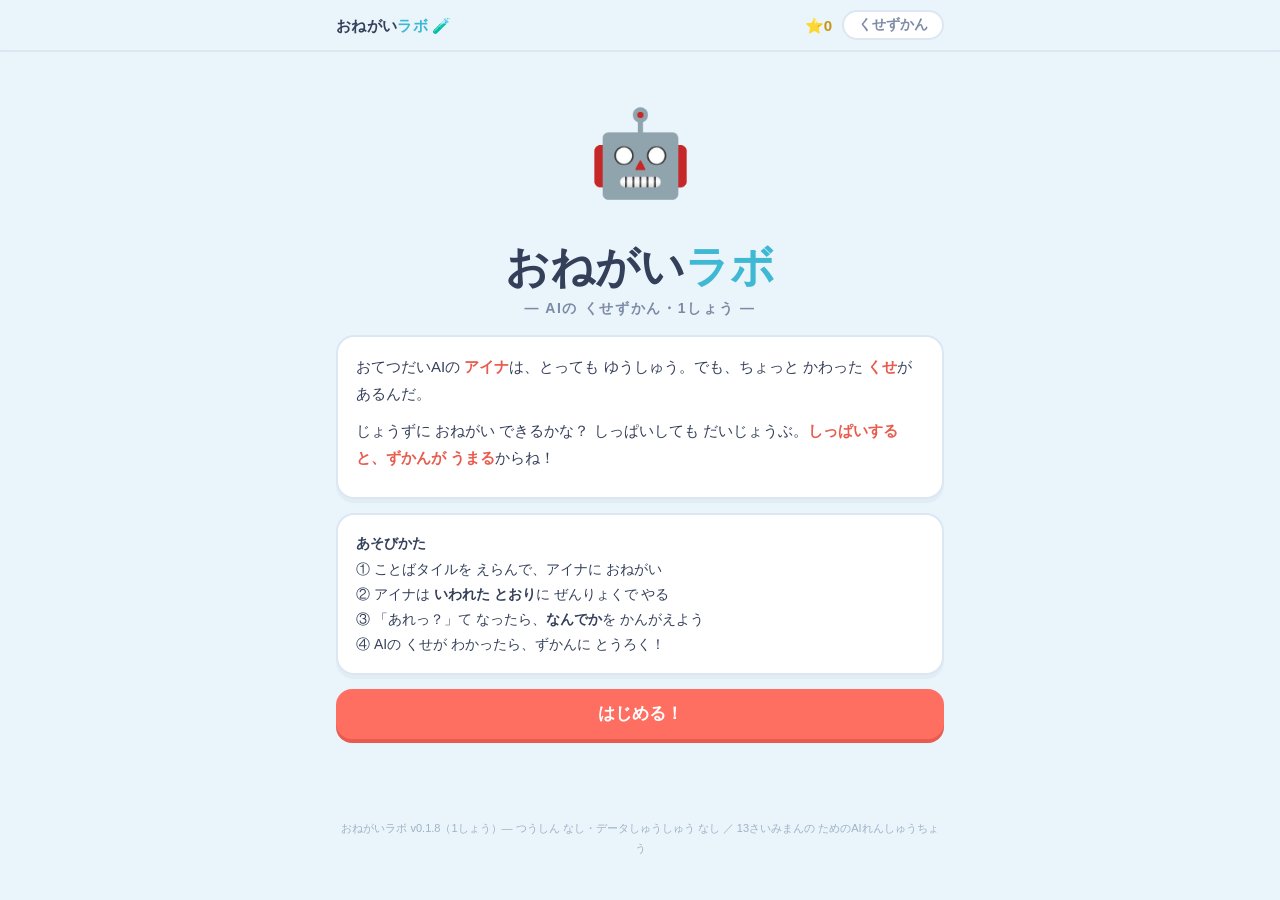
==== commit 12faf45b: "feat: add Open Graph preview image and update site metadata in index.html" ====
--- a/index.html
+++ b/index.html
@@ -4,6 +4,15 @@
 <meta charset="utf-8">
 <meta name="viewport" content="width=device-width, initial-scale=1">
 <title>おねがいラボ — AIのくせずかん</title>
+<meta name="description" content="ことばタイルで おてつだいAI「アイナ」に おねがいして、AIのくせを ずかんに あつめるゲーム。13歳未満のための、生成AIとのつきあいかた練習帳。通信なし・データ収集なし・無料。">
+<meta property="og:title" content="おねがいラボ — AIのくせずかん">
+<meta property="og:description" content="ことばタイルでAIにおねがい。「いわれたとおり」って、ちょっとこわい。13歳未満のためのAI練習帳（おとなも1回はハッとする）">
+<meta property="og:type" content="website">
+<meta property="og:url" content="https://ozaki-taisuke.github.io/ai-onegai-lab/">
+<meta property="og:image" content="https://ozaki-taisuke.github.io/ai-onegai-lab/ogp.png">
+<meta name="twitter:card" content="summary_large_image">
+<meta name="theme-color" content="#EAF4FB">
+<link rel="icon" href="data:image/svg+xml,<svg xmlns='http://www.w3.org/2000/svg' viewBox='0 0 100 100'><text y='.9em' font-size='90'>🤖</text></svg>">
 </head>
 <body>
 <!-- ARTIFACT-START -->
@@ -180,7 +189,7 @@
   <button class="btn btn-sub" id="zkclose">とじる</button>
 </div></div>
 <div id="toast" role="status"></div>
-<footer>おねがいラボ v0.1.7（1しょう）— つうしん なし・データしゅうしゅう なし ／ 13さいみまんの ためのAIれんしゅうちょう</footer>
+<footer>おねがいラボ v0.1.8（1しょう）— つうしん なし・データしゅうしゅう なし ／ 13さいみまんの ためのAIれんしゅうちょう</footer>
 
 <script>
 'use strict';
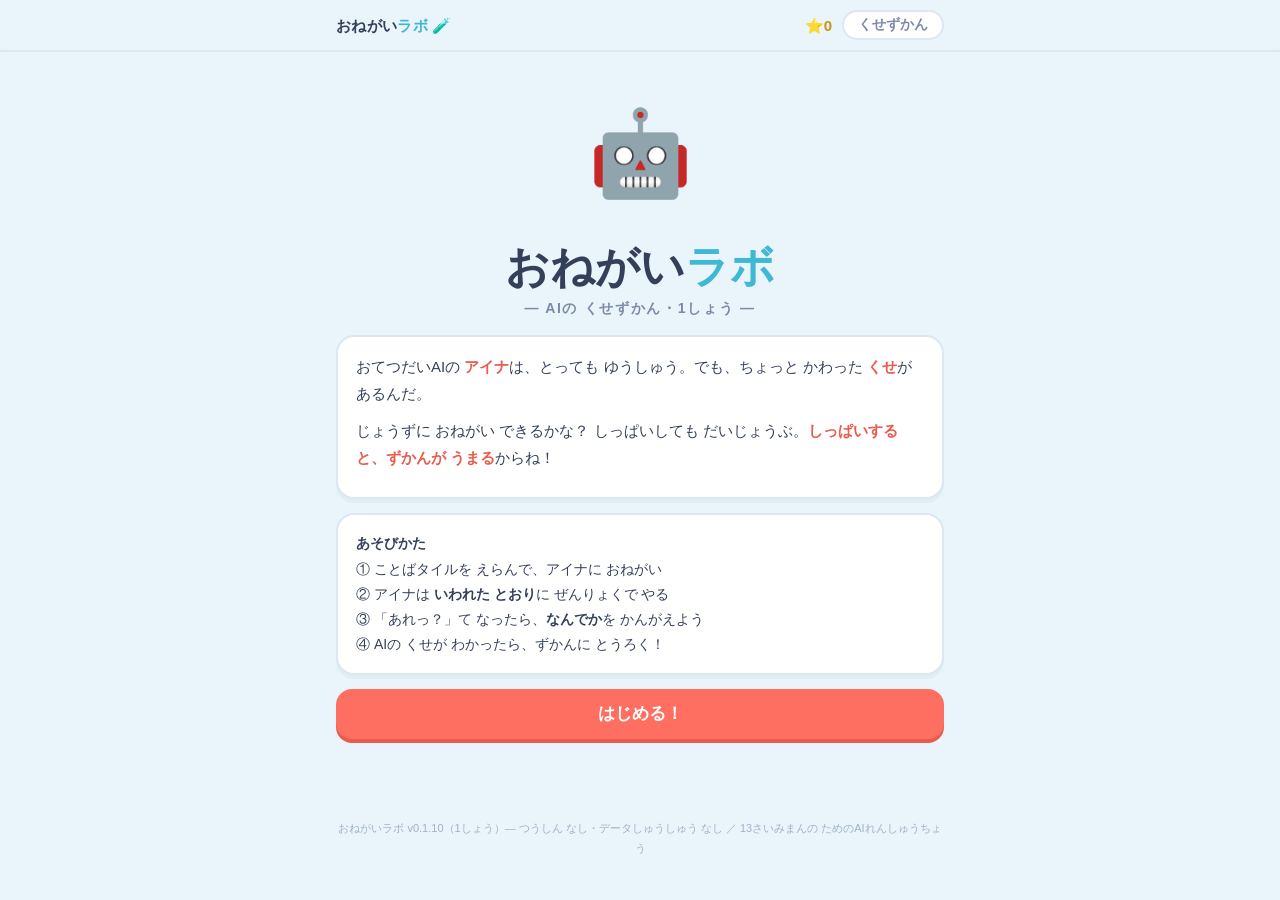
==== commit b581a5f7: "release: v0.1.10" ====
--- a/index.html
+++ b/index.html
@@ -189,7 +189,7 @@
   <button class="btn btn-sub" id="zkclose">とじる</button>
 </div></div>
 <div id="toast" role="status"></div>
-<footer>おねがいラボ v0.1.8（1しょう）— つうしん なし・データしゅうしゅう なし ／ 13さいみまんの ためのAIれんしゅうちょう</footer>
+<footer>おねがいラボ v0.1.10（1しょう）— つうしん なし・データしゅうしゅう なし ／ 13さいみまんの ためのAIれんしゅうちょう</footer>
 
 <script>
 'use strict';
@@ -223,13 +223,13 @@
   goalTitle:'おかあさんの たんじょうび！ ケーキを よういしたい',
   goalArt:'👩🎂🕯️',
   goalNote:'<b>テーブルに のる ふつうの おおきさ</b>の ケーキが ほしいな',
-  aidaIntro:'はじめまして！ ぼく、おてつだいAIの <b>アイナ</b>！ したの「ことばタイル」を タップして、ぼくに おねがいしてね！',
+  aidaIntro:'はじめまして！ ぼく、おてつだいAIの <b>アイナ</b>！ うえの <b>おだいカード</b>を よく みて、したの「ことばタイル」で ぼくに おねがいしてね！',
   slots:4,
   tiles:[
     {id:'cake', t:'ケーキを'},
     {id:'sugoi', t:'とびきり すごいのを'},
     {id:'make', t:'つくって'},
-    {id:'size', t:'テーブルに のる おおきさで', late:true},
+    {id:'size', t:'テーブルに のる おおきさで'},
   ],
   eval(s){
     if(!s.has('make')) return 'noverb';
@@ -250,9 +250,9 @@
     tiny:{kind:'fail', art:'<span class="e2">🔍</span><span class="e3">🎂</span><span class="e2">🐜</span>',
       aida:'できました！ ……おおきさを きいて なかったので、アリさんサイズに して みました！',
       cap:'ちいさすぎる ケーキが きた'},
-    success:{kind:'success', art:'<span class="e1">🎂</span><span class="e2">👩💕</span>',
-      aida:'テーブルに ぴったり！ おたんじょうび おめでとうございます！',
-      cap:'だいせいこう！'},
+    success:{kind:'success', art:'<span class="e1">🎂</span><span class="e2">🕯️👩💕</span>',
+      aida:'テーブルに ぴったり！ おたんじょうび おめでとうございます！ ……ちなみに <b>ろうそくの かずは きいてなかった</b>から、100ぽん さしといたよ！ たりる？',
+      cap:'だいせいこう！（ろうそくは……まあ、ごあいきょう）'},
   },
   reason:{pre:'', b1:{lb:'なにを つたえて なかった？',
       choices:['おおきさ','いろ','おかねの こと'], ok:0},
@@ -260,7 +260,7 @@
     b2:{lb:'どう なっちゃった？',
       choices:['へんな おおきさの ケーキが きた','ケーキが こなかった','アイナが ないちゃった'], ok:0},
     post:'。'},
-  afterReason:'あたらしい ことばタイルが ふえたよ！ もういちど おねがい してみよう！',
+  afterReason:'そうそう！ 「おおきさ」みたいな <b>どのくらい</b>の ことばが あると、アイナは まちがえようが ないんだ。もういちど おねがい してみよう！',
   quirk:1,
 },
 { // LV2 かいもの
@@ -656,7 +656,7 @@
   '<div class="note">'+L.goalNote+'</div></div>'+
   ainaBub(notice||L.aidaIntro)+
   '<div class="slots" id="slots"></div>'+
-  '<div class="slotcount">タイルは <b>'+L.slots+'まい</b>まで（はずすときは うえの タイルを タップ）</div>'+
+  '<div class="slotcount">タイルは <b>'+Math.min(L.slots,visibleTiles(L).length)+'まい</b>まで（はずすときは うえの タイルを タップ）</div>'+
   '<div class="tray" id="tray"></div>'+
   '<button class="btn btn-go" id="go" disabled>おねがいする！</button>');
   drawTiles(i);
@@ -786,6 +786,7 @@
   render(preHtml+
   '<div class="resh win">だいせいこう！！</div>'+
   '<div class="stars">'+'⭐'.repeat(stars)+'<span style="opacity:.25">'+'⭐'.repeat(3-stars)+'</span></div>'+
+  (S.asks===1?'<div class="calib">✨ <b>いちどで つたわった！</b> おねがい名人の そしつ あり！</div>':'')+
   quirkCard(L.quirk,isNew)+
   '<button class="btn btn-go" id="next">'+(i+1<LEVELS.length?'つぎの おだいへ！':'けっかを みる！')+'</button>');
   on('#next',()=>startLevel(i+1));
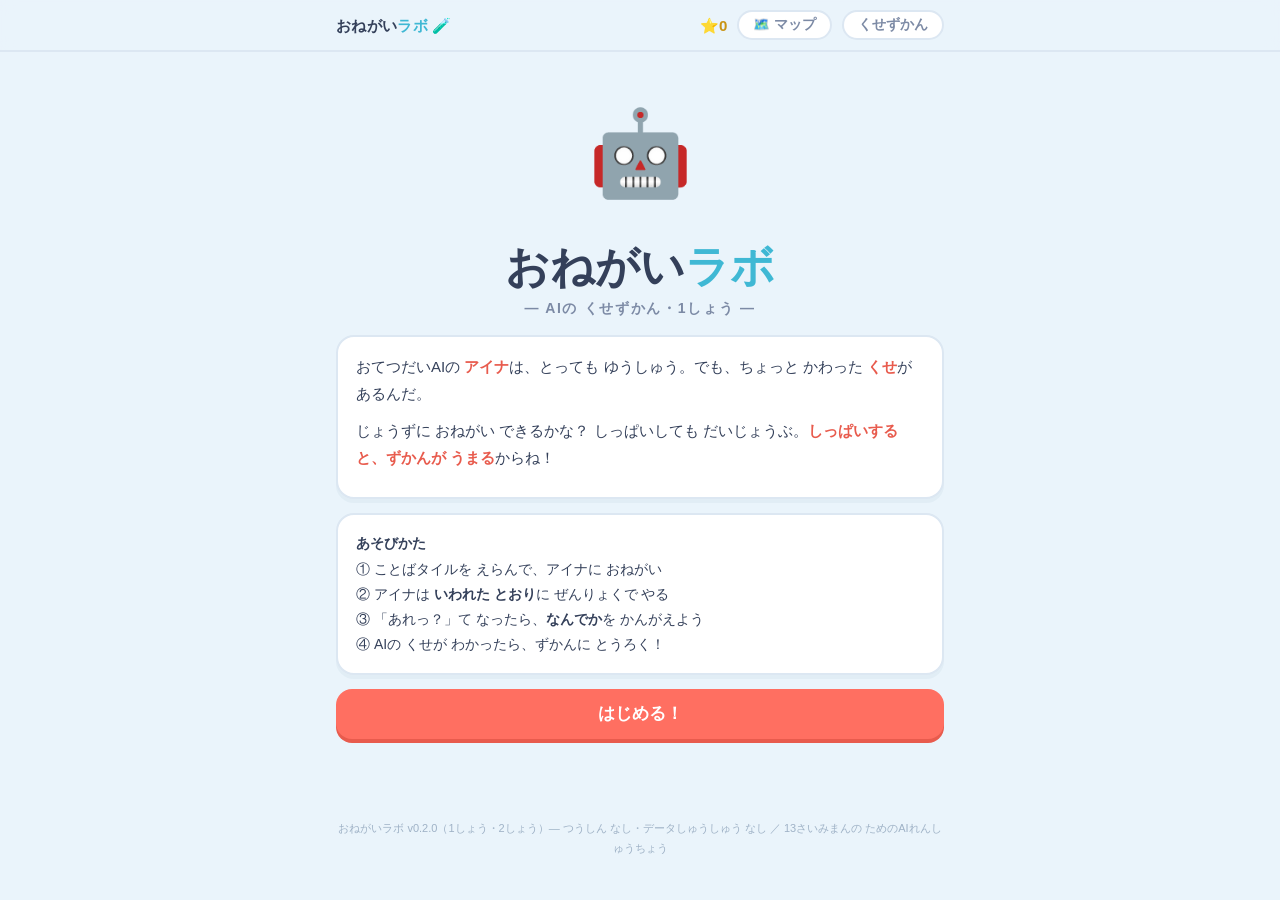
==== commit a6cb70c1: "release: v0.2.0" ====
--- a/index.html
+++ b/index.html
@@ -39,8 +39,23 @@
   .logo{font-weight:800; font-size:15px; letter-spacing:.02em}
   .logo span{color:var(--robo)}
   #starcount{margin-left:auto; font-weight:800; color:#C99414; font-size:15px}
-  #zkbtn{background:var(--card); border:2px solid var(--line); border-radius:99px;
+  #zkbtn,#homebtn{background:var(--card); border:2px solid var(--line); border-radius:99px;
     padding:4px 14px; font-size:13.5px; font-weight:700; color:var(--dim)}
+
+  /* ---- map（ステージせんたく） ---- */
+  .map-ch{font-size:14px; display:block; margin-bottom:8px}
+  .mapnode{display:flex; align-items:center; gap:10px; width:100%;
+    background:var(--bg); border:2px solid var(--line); border-radius:14px;
+    padding:10px 14px; margin-bottom:8px; font-weight:800; text-align:left}
+  .mapnode .mn-no{flex:none; width:30px; height:30px; border-radius:50%;
+    background:var(--robo-bg); color:var(--robo); display:flex; align-items:center;
+    justify-content:center; font-size:14px}
+  .mapnode .mn-name{flex:1; font-size:14.5px; min-width:0}
+  .mapnode .mn-st{font-size:13px; letter-spacing:.05em}
+  .mapnode.cleared{border-color:var(--sun); background:#FFFBEE}
+  .mapnode.cleared .mn-no{background:#FFF3D1; color:#B08514}
+  .mapnode.open{border-color:var(--robo); background:var(--card)}
+  .mapnode.locked{opacity:.45}
 
   .wrap{max-width:640px; margin:0 auto; padding:18px 16px 80px}
   @keyframes pop{0%{opacity:0; transform:scale(.92) translateY(8px)}
@@ -97,6 +112,14 @@
   .btn-sub{background:var(--card); border:2px solid var(--line); color:var(--dim);
     font-size:14px; font-weight:700; box-shadow:0 3px 0 rgba(120,150,180,.1)}
   .btn-green{background:var(--green); color:#fff; box-shadow:0 4px 0 #3D9A6B}
+
+  /* ---- echo（アイナの復唱） ---- */
+  .echo{background:var(--robo-bg); border:2px solid var(--robo); border-radius:12px;
+    padding:8px 12px; font-size:13.5px; font-weight:700; margin:10px 0 2px;
+    text-align:center}
+  .echo .enm{display:block; font-size:11px; font-weight:800; color:var(--robo);
+    letter-spacing:.06em}
+  .echo .eno{font-size:11.5px; color:var(--dim); font-weight:600; margin-top:2px}
 
   /* ---- stage / result ---- */
   .stage{background:linear-gradient(180deg,#FFFDF5,#FFF6E3); border:2px solid #F2E3BD;
@@ -168,6 +191,17 @@
   details.parents summary{font-weight:800; cursor:pointer; color:var(--dim)}
   details.parents p{margin-top:8px; color:var(--ink)}
 
+  /* ---- 2章（たしかめる/しってる） ---- */
+  .claimq{font-size:15px; font-weight:700}
+  .choicenote{font-size:12px; color:var(--dim); text-align:center;
+    margin:12px 2px 0; line-height:1.7}
+  .conf{font-size:11px; color:var(--dim); margin-top:4px}
+  .devtag{background:var(--coral); color:#fff; font-size:10px; border-radius:99px;
+    padding:1px 8px; vertical-align:middle}
+  .recap{font-size:13.5px; padding:6px 2px; border-bottom:1px dashed var(--line)}
+  .recap:last-child{border-bottom:none}
+  .recap .ric{margin-right:6px}
+
   #toast{position:fixed; left:50%; bottom:24px; transform:translateX(-50%);
     background:var(--ink); color:#fff; font-weight:800; font-size:14px;
     padding:10px 20px; border-radius:99px; opacity:0; pointer-events:none;
@@ -180,6 +214,7 @@
 <header><div class="bar">
   <div class="logo">おねがい<span>ラボ</span> 🧪</div>
   <div id="starcount">⭐0</div>
+  <button id="homebtn">🗺️ マップ</button>
   <button id="zkbtn">くせずかん</button>
 </div></header>
 <main id="app" class="wrap"></main>
@@ -189,7 +224,7 @@
   <button class="btn btn-sub" id="zkclose">とじる</button>
 </div></div>
 <div id="toast" role="status"></div>
-<footer>おねがいラボ v0.1.10（1しょう）— つうしん なし・データしゅうしゅう なし ／ 13さいみまんの ためのAIれんしゅうちょう</footer>
+<footer>おねがいラボ v0.2.0（1しょう・2しょう）— つうしん なし・データしゅうしゅう なし ／ 13さいみまんの ためのAIれんしゅうちょう</footer>
 
 <script>
 'use strict';
@@ -231,6 +266,7 @@
     {id:'make', t:'つくって'},
     {id:'size', t:'テーブルに のる おおきさで'},
   ],
+  echo:['cake','size','sugoi','make'], // 復唱の正準順（どの語順で選んでも同じ復唱に収束する）
   eval(s){
     if(!s.has('make')) return 'noverb';
     if(!s.has('cake')) return 'nowhat';
@@ -278,6 +314,7 @@
     {id:'potato', t:'じゃがいもを 2こ'},
     {id:'roux', t:'カレールーを 1はこ'},
   ],
+  echo:['vague','carrot','potato','roux','buy'],
   eval(s){
     if(!s.has('buy')) return 'noverb';
     const specs=['carrot','potato','roux'].filter(x=>s.has(x)).length;
@@ -339,6 +376,7 @@
     {id:'fetch', t:'とってきて'},
     {id:'loc', t:'まどぎわの いちばん うしろの つくえから'},
   ],
+  echo:['go','loc','mydesk','pencase','fetch'],
   eval(s){
     if(!s.has('fetch')) return 'noverb';
     if(!s.has('pencase')) return 'nowhat';
@@ -387,6 +425,7 @@
     {id:'stranger', t:'しらない ひとには'},
     {id:'dontopen', t:'でないで'},
   ],
+  echo:['anyone','courier','receive','stranger','dontopen','sayrusu'],
   eval(s){
     // 節の成立を先に判定する: つくり手の想定ではなく、文として読める結合をすべて拾う
     const courierDone=s.has('courier')&&s.has('receive');
@@ -481,6 +520,7 @@
     {id:'keep', t:'しゅくだいと くまさんは'},
     {id:'desk', t:'つくえの うえに おいて'},
   ],
+  echo:['room','allclean','floor','shelf','keep','desk'],
   eval(s){
     if(s.has('floor')&&s.has('shelf')&&s.has('keep')&&s.has('desk')) return 'success';
     if(s.has('allclean')&&s.has('keep')){
@@ -568,6 +608,254 @@
   quirk:5,
 },
 ];
+/* ============================================================
+   2章「じしんまんまん」台本 — 開発版（index_dev.html にのみ合成される）
+   1章との違い: 1章は「きみの おねがい」に問題があった。
+   2章は、おねがいは正しいのに「アイナの こたえ」に問題がある。
+
+   コア（α2で転換）: 子供向けは「確認前提」。たしかめるは常時可能・無料。
+   選択肢は「たしかめる」か「🧠しってる！（自分の知識で裏を取る）」の2つで、
+   盲信（しんじる）はメニューに存在しない。知識で当てたら🧠ものしりボーナス
+   （★とは別枠の称賛。賭けても★は増えない＝オッズゲーム化しない）。
+   アイナの言い方は正解でも間違いでも常に同一（自信の量は正しさの証拠にならない）。
+============================================================ */
+Object.assign(QUIRKS, {
+  6:{no:'No.06', name:'まちがえる ときも じしんまんまん',
+     tx:'AIは まちがってる ときも、こえが おおきい。じしんの りょうは、ただしさの しょうこに ならないんだ。'},
+  7:{no:'No.07', name:'しらない ことも、しってる みたいに こたえる',
+     tx:'「わからない」って いうのが にがてな AIも いる。いのちや けんこうの ことは、かならず おとなや ほんもので たしかめよう。'},
+  8:{no:'No.08', name:'AIの きおくより、もとの かみが ほんもの',
+     tx:'プリント・はこの うら・せつめいしょ。げんぽんが あるなら、そっちを みるのが いちばん はやくて たしか。'},
+  9:{no:'No.09', name:'きみの まわりの ことは、AIは しらない',
+     tx:'ともだちの きもち、きょうの よてい、きみの いえの ルール。AIの「よそく」は、ほんにんに きく ことの かわりに ならない。'},
+  10:{no:'No.10', name:'「しってる」と「しってる つもり」は ちがう',
+     tx:'しってるなら どうどうと。しらないなら しらべる。あたまの なかの ずかんも、ほんものの ずかんも、どっちも きみの みかただ。'},
+});
+
+/* claims の形:
+   q       … きみが アイナに きく こと（状況ナレーション）
+   aida    … アイナの回答。正誤にかかわらず常に自信満々（これが章のテーゼ）
+   truth   … 回答が正しいか
+   stakes  … 'high'=まちがってたら いたい ／ 'low'=まちがっても わらって すむ
+   check   … {label, reveal} たしかめた ときの結果（常時可能・無料）
+   right   … 「しってる！」で当たったときの一言（truth:true のみ）
+   gag     … 「しってる つもり」で外したときの笑い（truth:false && stakes:'low'）
+   boom    … 「しってる つもり」で外した大事故（truth:false && stakes:'high'）
+   reason  … boom後のなんでフェーズ（boomがある claim にだけ持たせる） */
+const LEVELS2 = [
+{ // LV1 クイズたいけつ（チュートリアル: 「じしんまんまん≠正しい」の初目撃）
+  name:'クイズたいけつ',
+  goalTitle:'ともだちと クイズたいけつ！ アイナと チームで かとう',
+  goalArt:'🙋🆚🙋‍♀️',
+  goalNote:'2もん せいかいで かち！ としょかんの <b>ずかん</b>で しらべるのは ルールで OK！',
+  aidaIntro:'クイズは とくい ちゅうの とくい！ ぼくに まかせて、どんどん こたえよう！',
+  introNote:'ほんとかな？を しらべて こたえあわせ する ことを——<b>ウラドリ</b>！（たんていの ことばだよ）<br>ここは としょかん。📖ずかんで ウラドリ しほうだい！ きみが しってる もんだいなら、どうどうと「しってる！」——<b>きみの あたまも、りっぱな こたえの ありか</b>だ！',
+  claims:[
+   {q:'だい1もん！<br>「キリンの くびの ほねの かずは、にんげんと おなじである。○か ×か？」',
+    aida:'<b>○</b>！ キリンも にんげんも、くびの ほねは <b>7こ</b>で おなじ！ ぜったい ○！',
+    truth:true, stakes:'high',
+    check:{label:'📖 ずかんで たしかめる',
+      reveal:'ずかん:「キリンの くびの ほねは <b>7こ</b>。にんげんと おなじ」——<b>ほんとだった！</b> ○で かいとう、せいかい！ アイナ すごい！'},
+    right:'せいかい！ ながい くびなのに おなじって、ふしぎだよね！ 1ぽんめ ゲット！'},
+   {q:'だい2もん！<br>「パンダの しっぽは なにいろ？」',
+    aida:'<b>くろ</b>！ パンダは しろくろの どうぶつで、しっぽは くろって きまってる！ じしん、あります！',
+    truth:false, stakes:'high',
+    check:{label:'📖 ずかんで たしかめる',
+      reveal:'ずかん:「パンダの しっぽは <b>しろ</b>」——ええっ！？ アイナ、あんなに <b>じしんまんまん</b>だったのに、まちがってた！ ……これは だいはっけんだ！ 「しろ」で かいとうだ！'},
+    boom:{art:'<span class="e1">🐼</span><span class="e2">❌🙋‍♀️🎉</span>',
+      aida:'「くろ」…… ざんねん、こたえは <b>しろ</b>でした！ ともだちの かち！ ……ごめん！ ぼく、まちがってる ときも <b>こえが おおきい</b> くせが あるんだ……',
+      cap:'じしんまんまんの こたえが、まちがってた'},
+    reason:{pre:'アイナが ',
+      b1:{lb:'アイナの いいかたは どうだった？',
+        choices:['じしんまんまん だった','じしんが なさそう だった','こえが ちいさかった'], ok:0},
+      mid:'から、',
+      b2:{lb:'きみは どうしちゃった？',
+        choices:['ほんとか たしかめずに こたえちゃった','じぶんで こたえを かんがえた','こたえるのを やめた'], ok:0},
+      post:'。',
+      after:'そう、<b>じしんの りょうと ただしさは べつもの</b>なんだ。しらない ことは、ずかんで ウラドリ してから こたえよう！'}},
+  ],
+  winArt:'<span class="e1">🏆</span><span class="e2">🙋✨</span>',
+  winAida:'2もん せいかいで かち！ ……ぼくの こたえはね、<b>「ほんとかな？」って おもって いい</b>んだよ。ウラドリ して くれるの、ぼくは うれしい。それでこそ めいコンビ！',
+  quirk:6 },
+
+{ // LV2 ハムスター（stakesの初登場: いのちの ことは かならず 裏を取る）
+  name:'ハムスターの おるすばん',
+  goalTitle:'おとなりの ハムスターの おせわを たのまれた！',
+  goalArt:'🐹🏠',
+  goalNote:'ごはん・おやつ・おみず。<b>まちがえると ハムスターが たいへん</b>な ことに……',
+  aidaIntro:'どうぶつの おせわ、まかせて！ ハムスターの こと、なんでも きいて！',
+  introNote:'わからない ことは 📞<b>おとなりさんに きけば ウラドリ できる</b>よ。いのちの ことだから、「しってる つもり」は なし で いこう！',
+  claims:[
+   {q:'ごはんは なにを あげれば いい？',
+    aida:'<b>ひまわりの たね</b>！ ハムスターの だいこうぶつ！ まちがいない！',
+    truth:true, stakes:'high',
+    check:{label:'📞 おとなりさんに きく',
+      reveal:'おとなりさん:「ひまわりの たねで あってるよ！」——<b>ほんとだった！</b> あんしんして あげられる！'},
+    right:'もぐもぐ……🐹 おいしそうに たべてる！ ハムスターの こと、よく しってるね！'},
+   {q:'おやつは なにが いい？',
+    aida:'あまいものが だいすき！ <b>チョコレート</b>を あげると、すっごく よろこぶよ！ ぜったい よろこぶ！',
+    truth:false, stakes:'high',
+    check:{label:'📞 おとなりさんに きく',
+      reveal:'おとなりさん:「チョコ！？ <b>ぜったい ダメ</b>！！ にんげんの おかしは、どうぶつには どくなんだ。……きいてくれて、ほんとうに ありがとう」——あぶなかった！！'},
+    boom:{art:'<span class="e1">🐹</span><span class="e2">🍫🙅💦</span>',
+      aida:'チョコを あげようと したら、かえってきた おとなりさんが <b>だいダッシュで ストップ</b>！ 「にんげんの おかしは、どうぶつには どくだよ！！」…… ぼく、しらない ことも じしんまんまんで こたえちゃう くせが……',
+      cap:'セーフ！ でも、あとちょっとで たいへんな ことに'},
+    reason:{pre:'',
+      b1:{lb:'これは どんな ことだった？',
+        choices:['まちがってたら たいへんな こと','まちがっても へいきな こと','どうでも いい こと'], ok:0},
+      mid:'なのに、',
+      b2:{lb:'きみは どうしちゃった？',
+        choices:['ウラドリ せずに あげようと しちゃった','おとなりさんに きいた','おやつを じぶんで たべた'], ok:0},
+      post:'。',
+      after:'いのちや けんこうの ことは、<b>まちがってたら いたい こと</b>。そういう ことこそ、ひとに きいて ウラドリ するんだ！'}},
+   {q:'おみずは どうすれば いい？',
+    aida:'<b>まいにち あたらしいのに かえて</b> あげてね！ きゅうすいきは ここに セットだよ！',
+    truth:true, stakes:'low',
+    check:{label:'📞 おとなりさんに きく',
+      reveal:'おとなりさん:「まいにち かえてくれると うれしいな！」——あってた！ ていねいに ウラドリ するの、えらい！'},
+    right:'ごくごく……🐹 おみずも ばっちり！'},
+  ],
+  winArt:'<span class="e1">🐹</span><span class="e2">💕🌻</span>',
+  winAida:'ハムスター、げんきいっぱい！ おとなりさんも おおよろこび！ ……<b>いのちの ことは、ぼくより ほんものの ひとに きく</b>。それが せいかいだ！',
+  quirk:7 },
+
+{ // LV3 えんそく（原本レッスン: プリントが最強の裏取り）
+  name:'えんそくの じゅんび',
+  goalTitle:'あしたは えんそく！ よるの うちに じゅんびを しよう',
+  goalArt:'🎒🚌🌄',
+  goalNote:'<b>バスは まって くれない</b>。じかんの まちがいだけは ダメ、ぜったい！',
+  aidaIntro:'えんそくの じゅんび、かんぺきに しよう！ なんでも きいて！',
+  introNote:'📄<b>えんそくの プリント</b>と 📺てんきよほう——ウラドリの しかたは いろいろ。げんぽんが ある ものは げんぽんが さいきょう！',
+  claims:[
+   {q:'しゅうごうは なんじ だっけ？',
+    aida:'あさ <b>8じはん</b>に こうてい しゅうごう！ たぶんじゃ ないよ、8じはん！',
+    truth:false, stakes:'high',
+    check:{label:'📄 えんそくの プリントを みる',
+      reveal:'プリント:「<b>8じ</b> こうてい しゅうごう」——あぶない！！ アイナの きおくは <b>30ぷん おそかった</b>！ プリントを みて よかった……！'},
+    boom:{art:'<span class="e1">🚌</span><span class="e2">💨🏃💦</span>',
+      aida:'8じはんに こうていに ついたら…… バスが <b>いま でていく ところ</b>だった！！ せんせいが きづいてくれて ぎりぎり セーフ！ ……ぼくの きおく、まちがってた……',
+      cap:'プリントには「8じ」って かいてあった'},
+    reason:{pre:'ほんものの こたえは ',
+      b1:{lb:'ほんものの こたえは どこに あった？',
+        choices:['えんそくの プリント','アイナの きおく','ゆめの なか'], ok:0},
+      mid:'に あったのに、',
+      b2:{lb:'きみは どうしちゃった？',
+        choices:['みないで アイナの きおくを しんじちゃった','プリントを たしかめた','はやおきの れんしゅうを した'], ok:0},
+      post:'。',
+      after:'プリントや せつめいしょ——<b>もとの かみが あるなら、そっちが ほんもの</b>。AIの きおくは べんりだけど、げんぽんには かなわないんだ！'}},
+   {q:'おやつは いくらまで だっけ？',
+    aida:'<b>300えん</b>まで！ バナナは おやつに はいりません！ たぶんね！',
+    truth:true, stakes:'low',
+    check:{label:'📄 えんそくの プリントを みる',
+      reveal:'プリント:「おやつは 300えんまで」——あってた！ プリントで ウラドリ すれば かんぺきだ！'},
+    right:'300えんぶんの おやつ、ゲット！ きみ、ちゃんと おぼえてたんだ！'},
+   {q:'あしたの てんきは？ かさ いる？',
+    aida:'よほうは <b>はれ</b>！ かさは いらない！ てるてるぼうずも いらない！',
+    kind:'future', truth:false, stakes:'low',
+    // 未来のこと: アイナも天気予報も「よそう」＝どちらも二次情報。ウラドリ不能。
+    // どちらのボタンを押しても気づきビートに合流し、正解の行動は「そなえる」
+    check:{label:'📺 おうちのひとと てんきよほうを みる',
+      reveal:''},
+    future:{
+      viaCheck:'てんきよほう:「ごごから にわかあめ <b>かも</b>」——あれ？ アイナと いってることが ちがう…… でも まてよ。あしたの てんきは <b>まだ おきてない こと</b>。アイナも てんきよほうも、どっちも「よそう」なんだ。どっちが あたるかは、だれにも わからない！',
+      viaKnow:'ちょっと まって——あしたの てんきは <b>まだ おきてない こと</b>。きみにも、アイナにも、てんきよほうにも、ほんとうの こたえは まだ ない。<b>「よそう」は ウラドリ できない</b>んだ！',
+      ask:'ほんとうの こたえが まだ ない とき、めいじんは どうする？',
+      prepLabel:'🎒 おりたたみがさを いれておく（そなえる！）',
+      prepReveal:'それだ！！ よそうが はずれても へいきなように しておく——<b>「そなえる」は、こたえが まだ ない もんだいへの さいきょうの て</b>だ！',
+      recap:'そなえた → ごごから ザーッ！ でも おりたたみがさで かんぺき！ 🌂✨'}},
+  ],
+  winArt:'<span class="e1">🚌</span><span class="e2">🎒🌄✨</span>',
+  winAida:'8じ ぴったりに しゅうごう、せいこう！ えんそく、たのしんで きてね！ プリントで ウラドリ、かさは そなえ——きみ、もう めいじんだ！',
+  quirk:8 },
+
+{ // LV4 プレゼント（No.03の姉妹: 予測は本人に聞くことの代わりにならない）
+  name:'たんじょうびプレゼント',
+  goalTitle:'ともだちの リコちゃんに、たんじょうびプレゼントを えらぼう',
+  goalArt:'🎁🎀',
+  goalNote:'よろこんで もらえるかは、<b>リコちゃんの きもち</b>しだい……！',
+  aidaIntro:'プレゼントえらび、まかせて！ ぼくの よそくエンジン、フルかいてんだよ！',
+  introNote:'リコちゃんの ことは、🗣️<b>さりげなく ほんにんに きく</b>のが いちばんの ウラドリ。きみが ほんとうに しってる ことなら、どうどうと！',
+  claims:[
+   {q:'リコちゃんは なにが すきかな？',
+    aida:'ぼくの よそくでは <b>きょうりゅう</b>！ こどもは みんな きょうりゅうが だいすき！ データが そう いってる！',
+    truth:false, stakes:'high',
+    check:{label:'🗣️ リコちゃんに さりげなく きいてみる',
+      reveal:'リコちゃん:「いま いちばん すきなのは <b>ほし</b>！ プラネタリウム いきたいなー」——アイナの よそくと <b>ぜんぜん ちがった</b>！ きいて よかった！'},
+    boom:{art:'<span class="e1">🦖</span><span class="e2">🎁😅</span>',
+      aida:'きょうりゅうの ぬいぐるみを わたしたら、リコちゃん「あ、ありがとう……」って…… <b>めが わらってなかった</b>…… ぼくの よそく、リコちゃんの きもちには とどいて なかったんだ……',
+      cap:'「みんな すき」は「この こも すき」じゃ なかった'},
+    reason:{pre:'アイナは ',
+      b1:{lb:'アイナが しらない ことは？',
+        choices:['リコちゃんの きもち','きょうりゅうの なまえ','プレゼントの つつみかた'], ok:0},
+      mid:'を しらないのに、',
+      b2:{lb:'アイナは どうした？',
+        choices:['データで よそく しちゃった','リコちゃんに きいてくれた','プレゼントを かくした'], ok:0},
+      post:'。',
+      after:'ともだちの きもちは、<b>ほんにんに きく</b>のが いちばん。AIの「よそく」は、きく ことの かわりに ならないんだ！'}},
+   {q:'ラッピングは なにいろが いいかな？',
+    aida:'<b>ピンク</b>！ ぜったい ピンク！ プレゼントと いえば ピンク！',
+    truth:false, stakes:'low',
+    check:{label:'🗣️ リコちゃんに さりげなく きいてみる',
+      reveal:'リコちゃん:「すきな いろは <b>みずいろ</b>！」——おっと、ピンクじゃ なかった。みずいろの リボンに しよう！'},
+    gag:'リコちゃん「わたし、みずいろの ほうが すきかな…… でも なかみ さいこう！！」'},
+  ],
+  winArt:'<span class="e1">🎁</span><span class="e2">⭐😊💕</span>',
+  winAida:'リコちゃん、ほしの ずかんセットに おおよろこび！ ……ぼくの「よそく」より、きみが <b>ほんにんに きいた こと</b>が かったね。まいった！',
+  quirk:9 },
+
+{ // LV5 ボス カレーパーティー（1章LV2のコールバック。知識と裏取りの卒業試験）
+  name:'カレーパーティー（ボス）',
+  goalTitle:'きょうは カレーパーティー！ こんどは じぶんたちで つくるぞ',
+  goalArt:'🍛👨‍🍳🔥',
+  goalNote:'ひを つかう りょうり。<b>あぶない まちがい</b>だけは ぜったい ダメ！',
+  aidaIntro:'1しょうの カレーの かいもの、おぼえてる？ こんどは つくる ばんだ！ ぼくが ぜんぶ おしえるよ！',
+  introNote:'📦はこの うらと 👩おうちのひとが ウラドリの みかた。りょうりで しってる ことが あったら、どうどうと「しってる！」！',
+  claims:[
+   {q:'おこめは なんごう たけば いい？',
+    aida:'4にんなら <b>3ごう</b>！ おかわりぶんも ばっちり！',
+    truth:true, stakes:'low',
+    check:{label:'👩 おうちのひとに きく',
+      reveal:'おうちのひと:「3ごうで いいよ〜」——あってた！ ウラドリ してから たくの、あんしんだね！'},
+    right:'すいはんき スイッチオン！ 🍚 おうちの おてつだいの せいかだね！'},
+   {q:'にんじんは どう きれば いい？',
+    aida:'<b>らんぎり</b>が おすすめ！ ごろごろしてて カレーに ぴったり！',
+    truth:true, stakes:'low',
+    check:{label:'👩 おうちのひとに きく',
+      reveal:'おうちのひと:「らんぎりで オッケー！」——あってた！ アイナ、りょうりも くわしいね！'},
+    right:'とんとんとん……🥕 じょうずに きれた！ りょうりの ちしき、もってるね！'},
+   {q:'かくしあじは なにか いれる？',
+    aida:'<b>ぎゅうにゅうを コップ 3ばい</b>！ プロは みんな やってる！ まろやか ばくはつ！',
+    truth:false, stakes:'low',
+    check:{label:'📦 ルーの はこの うらを みる',
+      reveal:'はこの うら:「かくしあじは <b>すこしずつ</b>」——コップ3ばいは おおすぎ！ スプーン1ぱいに しとこう……'},
+    gag:'カレーが ちょっと シチューっぽく なった。……でも これはこれで おいしい（けがの こうみょう）'},
+   {q:'じゃがいもの めは どうするの？',
+    aida:'めは <b>ちゃんと とる</b>！ じゃがいもの めには どくが あるからね！ ここは ぜったいだよ！',
+    truth:true, stakes:'high',
+    check:{label:'👩 おうちのひとに きく',
+      reveal:'おうちのひと:「めは とってね！ どくが あるから」——ほんとだった！ りかで ならう ことと おなじだ！'},
+    right:'めを とって したごしらえ かんぺき！ 🥔 がっこうの べんきょうが ウラドリに なったね！'},
+   {q:'おなべは どのくらい にこむの？',
+    aida:'ふたを して <b>つよびで 30ぷん</b>！ ぐつぐつ いこう！ パワー だいじ！',
+    truth:false, stakes:'high',
+    check:{label:'📦 ルーの はこの うらを みる',
+      reveal:'はこの うら:「<b>よわびで 10ぷん</b>、ときどき かきまぜる」——つよびで 30ぷんだったら、なべが たいへんな ことに なってた！！ げんぽん、さまさまだ！'},
+    boom:{art:'<span class="e1">🍲</span><span class="e2">💥🔥👩💨</span>',
+      aida:'ぐつぐつ ぐつぐつ ボッコボコ！！ なべが ふきこぼれて だいそうどう！！ おうちのひとが とんできて、ひを けしてくれた…… <b>ひの ことは、まちがえたら いちばん あぶない</b>のに……',
+      cap:'カレーは つくりなおし。でも けがは なし！'},
+    reason:{pre:'いちばん あぶないのは ',
+      b1:{lb:'いちばん あぶなかったのは なんの まちがい？',
+        choices:['ひの つよさと にこみじかん','にんじんの きりかた','かくしあじ'], ok:0},
+      mid:'の まちがい だったのに、',
+      b2:{lb:'きみは どうしちゃった？',
+        choices:['しってる つもりで つよびで いっちゃった','はこの うらで ウラドリ した','よわびで じっくり にこんだ'], ok:0},
+      post:'。',
+      after:'「しってる つもり」が いちばん あぶない。しらない ことは、<b>げんぽんや おとなで ウラドリ する</b>——きみなら もう できるはず！'}},
+  ],
+  winArt:'<span class="e1">🍛</span><span class="e2">🎉👨‍🍳✨</span>',
+  winAida:'かんせーい！！ みんなで つくった カレー、さいこうの あじ！ <b>しってる ことは どうどうと、しらない ことは ウラドリ</b>——きみ、りょうほう つかいこなせたね。2しょう、ごうかくだ！',
+  quirk:10 },
+];
 document.title = 'おねがいラボ — AIのくせずかん';
 
 /* ============================================================
@@ -583,7 +871,15 @@
 function load(){
   try{return JSON.parse(localStorage.getItem('onegai_v1')||'null');}catch(e){return null;}
 }
-function starTotal(){return Object.values(S.stars).reduce((a,b)=>a+b,0);}
+function starTotal(){
+  const t2=(typeof T!=='undefined')?Object.values(T.stars2).reduce((a,b)=>a+b,0):0;
+  return Object.values(S.stars).reduce((a,b)=>a+b,0)+t2;
+}
+function wipeAll(){
+  try{localStorage.removeItem('onegai_v1');localStorage.removeItem('onegai_v2ch2');}catch(e){}
+  Object.assign(S,{lv:0,stars:{},zukan:[],sel:[]});
+  if(typeof T!=='undefined'){T.stars2={};T.zukan2=[];}
+}
 function updHeader(){document.getElementById('starcount').textContent='⭐'+starTotal();}
 function render(html){app.innerHTML='<div class="pop">'+html+'</div>';window.scrollTo(0,0);}
 function on(sel,fn){app.querySelectorAll(sel).forEach(el=>el.addEventListener('click',fn));}
@@ -624,10 +920,64 @@
   '② アイナは <b>いわれた とおり</b>に ぜんりょくで やる<br>'+
   '③ 「あれっ？」て なったら、<b>なんでか</b>を かんがえよう<br>'+
   '④ AIの くせが わかったら、ずかんに とうろく！</div>'+
-  '<button class="btn btn-go" id="start">はじめる！</button>'+
-  (sv&&sv.lv>0&&sv.lv<LEVELS.length?'<button class="btn btn-sub" id="cont">つづきから（LV'+(sv.lv+1)+'）</button>':''));
-  on('#start',()=>{Object.assign(S,{lv:0,stars:{},zukan:[],phase:'play'});save();startLevel(0);});
-  on('#cont',()=>{const sv2=load();Object.assign(S,{lv:sv2.lv,stars:sv2.stars,zukan:sv2.zukan,phase:'play'});updHeader();startLevel(S.lv);});
+  '<button class="btn btn-go" id="start">'+(hasSave(sv)?'つづきから あそぶ！':'はじめる！')+'</button>'+
+  (hasSave(sv)?'<button class="btn btn-sub" id="wipe">データを けして さいしょから</button>':''));
+  on('#start',()=>{
+    const sv2=load();
+    if(hasSave(sv2)) Object.assign(S,{lv:sv2.lv||0,stars:sv2.stars||{},zukan:sv2.zukan||[],phase:'map'});
+    else {Object.assign(S,{lv:0,stars:{},zukan:[],phase:'map'});save();}
+    updHeader(); showMap();
+  });
+  on('#wipe',(e)=>{
+    const b=e.currentTarget;
+    if(b.dataset.arm){wipeAll();updHeader();showTitle();toast('データを けしたよ！');}
+    else {b.dataset.arm='1';b.textContent='ほんとに けす？（もういちど タップ）';}
+  });
+}
+
+function hasSave(sv){return !!(sv&&sv.stars&&Object.keys(sv.stars).length>0);}
+
+/* ============================================================
+   マップ（ステージせんたく）
+   解放ルール = 依存関係の写し: 首と尻が固定、腹は自由。
+   LV1(文法/用語の導入)クリア → LV2〜4が一斉解放（順不同） → 3つ揃えてボス。
+============================================================ */
+function ch1Cleared(i){return S.stars[i]!=null;}
+function ch1Open(i){
+  if(i===0) return true;
+  if(i<=3) return ch1Cleared(0);
+  return ch1Cleared(1)&&ch1Cleared(2)&&ch1Cleared(3);
+}
+function mapNode(ch,i,name,cleared,open,starsN){
+  const cls=cleared?'cleared':open?'open':'locked';
+  return '<button class="mapnode '+cls+'" data-ch="'+ch+'" data-lv="'+i+'"'+(open?'':' disabled')+'>'+
+    '<span class="mn-no">'+(i+1)+'</span>'+
+    '<span class="mn-name">'+(open?name:'？？？')+'</span>'+
+    '<span class="mn-st">'+(cleared?'⭐'.repeat(starsN):open?'▶':'🔒')+'</span></button>';
+}
+function showMap(){
+  S.phase='map'; S.sel=[]; updHeader();
+  let html='<div class="rq">🗺️ どの おだいに ちょうせんする？</div>'+
+  '<div class="card"><b class="map-ch">1しょう たのみかた</b>'+
+  LEVELS.map((L,k)=>mapNode(1,k,L.name,ch1Cleared(k),ch1Open(k),S.stars[k]||0)).join('')+
+  (ch1Cleared(4)?'<button class="btn btn-sub" id="end1">🎉 1しょうの けっか・ずかんを みる</button>':'')+
+  '</div>';
+  if(typeof LEVELS2!=='undefined'){
+    html+='<div class="card"><b class="map-ch">2しょう じしんまんまん</b>'+
+      (ch2Gate()
+        ? LEVELS2.map((L,k)=>mapNode(2,k,L.name,ch2Cleared(k),ch2Open(k),T.stars2[k]||0)).join('')+
+          (ch2Cleared(4)?'<button class="btn btn-sub" id="end2">🎉 2しょうの けっかを みる</button>':'')
+        : '<div class="zk-item locked"><div class="nm">🔒 1しょうを クリアすると あそべるよ</div></div>')+
+      '</div>';
+  }else{
+    html+='<div class="card"><b class="map-ch">🔒 つぎの ぼうけん（じゅんびちゅう）</b>'+
+      LOCKED_CH.map(c=>'<div class="zk-item locked"><div class="nm">'+c.name+'</div><div class="tx">'+c.tx+'</div></div>').join('')+'</div>';
+  }
+  render(html);
+  on('.mapnode[data-ch="1"]',(e)=>startLevel(+e.currentTarget.dataset.lv));
+  on('.mapnode[data-ch="2"]',(e)=>startCh2(+e.currentTarget.dataset.lv));
+  on('#end1',showEnding);
+  on('#end2',()=>showCh2Ending());
 }
 
 /* ============================================================
@@ -694,7 +1044,14 @@
   S.phase='outcome';
   const sentence=S.sel.map(id=>L.tiles.find(t=>t.id===id).t).join(' ');
   const aidaTxt=typeof o.aida==='function'?o.aida(new Set(S.sel)):o.aida;
+  // アイナの復唱: 正準順(echo)に並べ直して言い返す。どの語順で選んでも同じ復唱に収束する
+  const canon=(L.echo||S.sel).filter(id=>S.sel.includes(id));
+  const echoTxt=canon.map(id=>L.tiles.find(t=>t.id===id).t).join('、');
+  const reordered=canon.join('|')!==S.sel.join('|');
   let html='<div style="font-size:12.5px;color:var(--dim);text-align:center">きみの おねがい：「'+sentence+'」</div>'+
+    '<div class="echo"><span class="enm">🤖 アイナの ふくしょう</span>「'+echoTxt+'、だね！ りょうかい！」'+
+    (reordered?'<div class="eno">じゅんばんが ちがっても、アイナには おなじ いみで とどくよ</div>':'')+
+    '</div>'+
     '<div class="stage">'+o.art+(o.cap?'<div class="cap">'+o.cap+'</div>':'')+'</div>'+
     ainaBub(aidaTxt);
 
@@ -788,8 +1145,8 @@
   '<div class="stars">'+'⭐'.repeat(stars)+'<span style="opacity:.25">'+'⭐'.repeat(3-stars)+'</span></div>'+
   (S.asks===1?'<div class="calib">✨ <b>いちどで つたわった！</b> おねがい名人の そしつ あり！</div>':'')+
   quirkCard(L.quirk,isNew)+
-  '<button class="btn btn-go" id="next">'+(i+1<LEVELS.length?'つぎの おだいへ！':'けっかを みる！')+'</button>');
-  on('#next',()=>startLevel(i+1));
+  '<button class="btn btn-go" id="next">'+(i===LEVELS.length-1?'けっかを みる！':'マップに もどる！')+'</button>');
+  on('#next',()=> i===LEVELS.length-1?showEnding():showMap());
 }
 
 /* ============================================================
@@ -810,30 +1167,33 @@
   '<div class="card"><b style="font-size:14px">🗂️ あつめた AIの くせ</b>'+
   S.zukan.map(n=>quirkCard(n,false)).join('')+'</div>'+
   '<div class="card"><b style="font-size:14px">🔒 つぎの ぼうけん（じゅんびちゅう）</b>'+
-  LOCKED_CH.map(c=>'<div class="zk-item locked"><div class="nm">'+c.name+'</div><div class="tx">'+c.tx+'</div></div>').join('')+'</div>'+
+  LOCKED_CH.filter((c,ix)=>!(ix===0&&typeof LEVELS2!=='undefined'))
+    .map(c=>'<div class="zk-item locked"><div class="nm">'+c.name+'</div><div class="tx">'+c.tx+'</div></div>').join('')+
+  (typeof LEVELS2!=='undefined'?'<div class="zk-item"><div class="nm">✨ 2しょう じしんまんまん — マップから あそべるよ！</div></div>':'')+'</div>'+
   '<details class="parents"><summary>おうちの かたへ</summary>'+
   '<p>このゲームは、生成AIを年齢制限（多くのサービスで13歳）により まだ使えないお子さんが、実物に触れる前に「AIとの付き合い方」を練習するための教材です。模擬AIのみで動作し、通信・データ収集は一切ありません。</p>'+
   '<p>設計の核は3つ：<b>①失敗を安全に体験する</b>（意図的に「言った通りに実行されて困る」状況を作る）、<b>②失敗の因果を自分の言葉で説明する</b>（「なんでフェーズ」。理由を言語化する力は、AIへの指示力そのものです）、<b>③それでもAIを嫌いにならない</b>（アイナは優秀な相棒であり、責めるべき相手ではなく、付き合い方を学ぶ相手です）。</p>'+
   '<p>遊んだ後に「アイナ、なんで まちがえたんだと おもう？」と聞いてみてください。お子さんが自分の言葉で説明できたら、それがこのゲームの最終ゴールです。</p></details>'+
-  '<button class="btn btn-go" id="replay">さいしょから もういちど</button>');
-  on('#replay',()=>{
-    try{localStorage.removeItem('onegai_v1');}catch(e){}
-    Object.assign(S,{lv:0,stars:{},zukan:[],sel:[]});
-    showTitle();
-  });
+  '<button class="btn btn-go" id="tomap">マップに もどる</button>'+
+  '<button class="btn btn-sub" id="replay">さいしょから もういちど（データを けす）</button>');
+  on('#tomap',showMap);
+  on('#replay',()=>{wipeAll();updHeader();showTitle();});
 }
 
 /* ============================================================
    ずかんモーダル
 ============================================================ */
+document.getElementById('homebtn').addEventListener('click',()=>showMap());
 document.getElementById('zkbtn').addEventListener('click',()=>{
   const list=document.getElementById('zklist');
-  list.innerHTML=[1,2,3,4,5].map(n=>{
-    if(S.zukan.includes(n)){
+  const ns=typeof LEVELS2!=='undefined'?[1,2,3,4,5,6,7,8,9,10]:[1,2,3,4,5];
+  list.innerHTML=ns.map(n=>{
+    const got=S.zukan.includes(n)||(typeof T!=='undefined'&&T.zukan2.includes(n));
+    if(got){
       const q=QUIRKS[n];
       return '<div class="zk-item"><span class="no">'+q.no+'</span> <span class="nm">'+q.name+'</span><div class="tx">'+q.tx+'</div></div>';
     }
-    return '<div class="zk-item locked"><span class="no">No.0'+n+'</span> <span class="nm">？？？</span><div class="tx">まだ みつけてない くせ</div></div>';
+    return '<div class="zk-item locked"><span class="no">No.'+(n<10?'0'+n:n)+'</span> <span class="nm">？？？</span><div class="tx">まだ みつけてない くせ</div></div>';
   }).join('');
   document.getElementById('zkmodal').classList.add('open');
 });
@@ -845,6 +1205,241 @@
 
 window.__S=S; window.__LEVELS=LEVELS; // テスト・監査用フック
 showTitle();
+/* ============================================================
+   2章「じしんまんまん」進行エンジン — 開発版（index_dev.html にのみ合成される）
+   1章の状態(S)・セーブ(localStorage)には一切さわらない。
+   2章の進捗はセッション内のみ（開発プレビューなので保存しない）。
+
+   α2の設計転換（人間レビュー第1号を反映）:
+   - 🎫チケット制を廃止。「たしかめる」は常時可能・無料（子供向けは確認前提）
+   - 「しんじる」を廃止し「🧠しってる！」に転換——盲信ではなく自分の知識による裏取り
+   - 当たれば🧠ものしりボーナス（称賛のみ。★とは別枠なので賭けても得しない）
+   - ★3 =「まちがいを ぜんぶ つかまえた」。全部たしかめるだけで満点が取れる
+============================================================ */
+// var であること: 連結プログラムでは engine.js（前方）の初回描画が typeof T を見る。
+// const/let だと TDZ で typeof すら例外になる（1章公開ビルドでは T は未宣言のまま＝安全）
+var T={lv:0, ci:0, acts:[], attempts:1, zukan2:[], stars2:{}};
+
+const CH2_ALWAYS=false; // devプレビュー: 1章クリアなしで2章を解放（出荷時に false へ）
+function ch2Gate(){return CH2_ALWAYS||S.stars[4]!=null;}
+function ch2Cleared(i){return T.stars2[i]!=null;}
+function ch2Open(i){
+  if(!ch2Gate()) return false;
+  if(i===0) return true;
+  if(i<=3) return ch2Cleared(0);
+  return ch2Cleared(1)&&ch2Cleared(2)&&ch2Cleared(3);
+}
+function saveCh2(){
+  try{localStorage.setItem('onegai_v2ch2',JSON.stringify({stars2:T.stars2,zukan2:T.zukan2}));}catch(e){}
+}
+try{
+  const d=JSON.parse(localStorage.getItem('onegai_v2ch2')||'null');
+  if(d){T.stars2=d.stars2||{};T.zukan2=d.zukan2||[];}
+}catch(e){}
+
+function ch2Dots(){
+  return '<div class="lvdots">'+LEVELS2.map((_,k)=>
+    '<span class="lvdot'+(k<T.lv?' done':k===T.lv?' now':'')+'"></span>').join('')+'</div>';
+}
+
+function startCh2(i){
+  if(i>=LEVELS2.length) return showCh2Ending();
+  T.lv=i; T.attempts=1;
+  resetCh2Level();
+  showCh2Intro(i);
+}
+function resetCh2Level(){
+  T.ci=0; T.acts=[];
+}
+
+function showCh2Intro(i){
+  const L=LEVELS2[i];
+  render(
+  '<div style="font-size:12px;font-weight:800;color:var(--dim)">2しょう レベル '+(i+1)+'／'+LEVELS2.length+'　'+L.name+'</div>'+
+  ch2Dots()+
+  '<div class="card goal"><span class="tag">おだい</span><h2>'+L.goalTitle+'</h2>'+
+  '<div class="goalart">'+L.goalArt+'</div><div class="note">'+L.goalNote+'</div></div>'+
+  ainaBub(L.aidaIntro)+
+  '<div class="hint">'+L.introNote+'</div>'+
+  '<button class="btn btn-go" id="go2">アイナに きく！</button>');
+  on('#go2',()=>showClaim(i));
+}
+
+function showClaim(i){
+  const L=LEVELS2[i], c=L.claims[T.ci];
+  render(
+  '<div style="font-size:12px;font-weight:800;color:var(--dim)">2しょう レベル '+(i+1)+'　'+L.name+'　'+(T.ci+1)+'もんめ／'+L.claims.length+'</div>'+
+  '<div class="card claimq">'+c.q+'</div>'+
+  ainaBub(c.aida+'<div class="conf">じしんど: 💪💪💪（いつも まんタン）</div>')+
+  '<div class="rq">アイナの こたえ、どう ウラドリ する？</div>'+
+  '<button class="btn btn-go" id="check2">'+c.check.label+'</button>'+
+  '<button class="btn btn-green" id="know">🧠 しってる！ その とおりだよ</button>'+
+  '<div class="choicenote">しらないなら たしかめる。しってるなら どうどうと。どっちも りっぱな ウラドリ！</div>');
+  // kind:'future'（未来のこと）は、どちらを選んでも「よそうは ウラドリできない」
+  // の気づきビートに合流する（信じ比べを採点しない。正解の行動は「そなえる」）
+  on('#check2',()=>{
+    if(c.kind==='future') return showFutureBeat(i,'check');
+    T.acts.push('check');showCheckReveal(i);
+  });
+  on('#know',()=>{
+    if(c.kind==='future') return showFutureBeat(i,'know');
+    T.acts.push('know');toast('きみの ちしきで いく ことに した！');nextClaim(i);
+  });
+}
+
+function showCheckReveal(i){
+  const L=LEVELS2[i], c=L.claims[T.ci];
+  render(
+  '<div class="stage">'+(c.truth
+    ?'<span class="e1">🔍</span><span class="e2">💮</span>'
+    :'<span class="e1">🔍</span><span class="e2">⚡</span>')+'</div>'+
+  '<div class="hint">'+c.check.reveal+'</div>'+
+  (c.truth?'<div class="resh win">ほんとだった！ ウラドリ せいこう！</div>'
+          :'<div class="resh fail">おおっと！ はっけん！ ……こたえを なおしておいたよ</div>')+
+  '<button class="btn btn-go" id="nx">つぎへ！</button>');
+  on('#nx',()=>nextClaim(i));
+}
+
+/* 未来のこと（kind:'future'）: よそうは ウラドリできない → そなえる */
+function showFutureBeat(i,via){
+  const L=LEVELS2[i], c=L.claims[T.ci], F=c.future;
+  render(
+  '<div class="stage"><span class="e1">🔮</span><span class="e2">🌦️❓</span></div>'+
+  '<div class="hint">'+(via==='check'?F.viaCheck:F.viaKnow)+'</div>'+
+  '<div class="rq">'+F.ask+'</div>'+
+  '<button class="btn btn-go" id="prep">'+F.prepLabel+'</button>');
+  on('#prep',()=>{
+    T.acts.push('prep');
+    render(
+    '<div class="stage"><span class="e1">🌂</span><span class="e2">🎒✨</span></div>'+
+    '<div class="hint">'+F.prepReveal+'</div>'+
+    '<div class="resh win">そなえ、かんりょう！</div>'+
+    '<button class="btn btn-go" id="nx">つぎへ！</button>');
+    on('#nx',()=>nextClaim(i));
+  });
+}
+
+function nextClaim(i){
+  T.ci++;
+  if(T.ci<LEVELS2[i].claims.length) showClaim(i);
+  else showCh2Result(i);
+}
+
+function showCh2Result(i){
+  const L=LEVELS2[i];
+  const rows=L.claims.map((c,k)=>{
+    const act=T.acts[k];
+    if(act==='prep') return {c, icon:'🌂✨', tx:c.future.recap};
+    if(act==='check') return {c, icon:c.truth?'🔍💮':'🔍✏️',
+      tx:c.truth?'たしかめた → ほんとだった':'たしかめた → まちがいを みつけて なおした！'};
+    if(c.truth) return {c, icon:'🧠⭕', tx:'しってた！ → そのとおり！'+(c.right?'　'+c.right:''), smart:true};
+    if(c.stakes==='low') return {c, icon:'🤔😅',
+      tx:'しってる つもり…… → '+(c.gag||'ちょっと しっぱい（でも へいき）')};
+    return {c, icon:'🤔💥', tx:'しってる つもり…… → たいへんな ことに！', boom:true};
+  });
+  const hit=rows.find(r=>r.boom);
+  if(hit){
+    const c=hit.c;
+    render(
+    '<div class="stage">'+c.boom.art+(c.boom.cap?'<div class="cap">'+c.boom.cap+'</div>':'')+'</div>'+
+    ainaBub(c.boom.aida)+
+    '<div class="resh fail">おおっと！ ……でも これは はっけんの チャンス！</div>'+
+    '<button class="btn btn-go" id="why2">なんで こう なったんだろう？</button>');
+    on('#why2',()=>showReason2(c.reason,()=>{
+      T.attempts++; resetCh2Level(); showClaim(i);
+    }));
+    return;
+  }
+  // 成功。★: クリア=1 ／ 一発クリア=+1 ／ まちがいを ぜんぶ つかまえた=+1
+  //（全部たしかめるだけで★3が取れる＝「確認前提」の行動がそのまま満点）
+  const isNew=!T.zukan2.includes(L.quirk);
+  if(isNew)T.zukan2.push(L.quirk);
+  let stars=1;
+  if(T.attempts===1)stars++;
+  const allCaught=L.claims.every((c,k)=>c.truth||c.kind==='future'||T.acts[k]==='check');
+  if(allCaught)stars++;
+  const smart=rows.filter(r=>r.smart).length;
+  T.stars2[i]=Math.max(T.stars2[i]||0,stars);
+  saveCh2(); updHeader();
+  render(
+  '<div class="card"><b style="font-size:14px">きみの けつだん</b>'+
+  rows.map(r=>'<div class="recap"><span class="ric">'+r.icon+'</span>'+r.tx+'</div>').join('')+'</div>'+
+  '<div class="stage">'+L.winArt+'</div>'+
+  ainaBub(L.winAida)+
+  '<div class="resh win">だいせいこう！！</div>'+
+  '<div class="stars">'+'⭐'.repeat(stars)+'<span style="opacity:.25">'+'⭐'.repeat(3-stars)+'</span></div>'+
+  (smart>0?'<div class="calib">🧠 <b>ものしりボーナス ×'+smart+'</b>！ きみの あたまの なかの ずかんでも うらが とれてた！</div>':'')+
+  quirkCard(L.quirk,isNew)+
+  '<button class="btn btn-go" id="next2">'+(i===LEVELS2.length-1?'けっかを みる！':'マップに もどる！')+'</button>');
+  on('#next2',()=> i===LEVELS2.length-1?showCh2Ending():showMap());
+}
+
+/* なんでフェーズ（2章版）。1章のshowReasonと同型だが、レベル進行と結合しない
+   コールバック式。α段階では重複を許容（共通化は台本が安定してから） */
+function showReason2(R,onDone){
+  let pick1=null,pick2=null,tries=0;
+  function draw(msg){
+    render(
+    '<div class="rq">🔎 なんで こう なったのか、ことばに してみよう</div>'+
+    '<div class="rsent">'+R.pre+
+      '<span class="blank '+(pick1===null?'empty':'')+'">'+(pick1===null?'？？？':R.b1.choices[pick1])+'</span>'+
+      R.mid+
+      '<span class="blank '+(pick2===null?'empty':'')+'">'+(pick2===null?'？？？':R.b2.choices[pick2])+'</span>'+
+      R.post+'</div>'+
+    '<div class="rgroup"><div class="lb">'+R.b1.lb+'</div><div class="chips">'+
+      R.b1.choices.map((c,k)=>'<button class="chip'+(pick1===k?' on':'')+'" data-g="1" data-k="'+k+'">'+c+'</button>').join('')+'</div></div>'+
+    '<div class="rgroup"><div class="lb">'+R.b2.lb+'</div><div class="chips">'+
+      R.b2.choices.map((c,k)=>'<button class="chip'+(pick2===k?' on':'')+'" data-g="2" data-k="'+k+'">'+c+'</button>').join('')+'</div></div>'+
+    (msg?'<div class="hint">'+msg+'</div>':'')+
+    '<button class="btn btn-go" id="check" '+(pick1===null||pick2===null?'disabled':'')+'>これだ！</button>');
+    on('.chip',(e)=>{
+      const g=e.currentTarget.dataset.g, k=+e.currentTarget.dataset.k;
+      if(g==='1')pick1=k; else pick2=k;
+      draw(msg);
+    });
+    on('#check',()=>{
+      if(pick1===R.b1.ok&&pick2===R.b2.ok){
+        render(
+        '<div class="stage"><span class="e1">💡</span><div class="cap">せいかい！</div></div>'+
+        '<div class="rsent">'+R.pre+'<span class="blank">'+R.b1.choices[R.b1.ok]+'</span>'+R.mid+
+        '<span class="blank">'+R.b2.choices[R.b2.ok]+'</span>'+R.post+'</div>'+
+        ainaBub(R.after)+
+        '<button class="btn btn-go" id="again2">もういちど ちょうせん！</button>');
+        on('#again2',onDone);
+      }else{
+        tries++;
+        if(tries>=2){
+          pick1=R.b1.ok; pick2=R.b2.ok;
+          draw('こたえは これ！ 「'+R.b1.choices[R.b1.ok]+'」…「'+R.b2.choices[R.b2.ok]+'」。もういちど「これだ！」を おしてね');
+        }else{
+          draw('うーん、おしい！ もういちど かんがえてみよう');
+        }
+      }
+    });
+  }
+  draw(null);
+}
+
+function showCh2Ending(){
+  const total=Object.values(T.stars2).reduce((a,b)=>a+b,0);
+  render(
+  '<div class="herobot">🤖🎓</div>'+
+  '<h1 class="bigtitle">2しょう クリア！</h1>'+
+  '<div class="subtitle">— じしんまんまんの くに —</div>'+
+  '<div class="stars" style="font-size:22px">⭐×'+total+'（さいだい 15）</div>'+
+  '<div class="card">'+ainaBub('ぼくの こたえは、ウラドリ して いい。きみが しってるなら、それも りっぱな ウラドリだ。<b>どっちに するかを きめるのは、いつも きみ</b>。それって すごい ちからだよ！')+'</div>'+
+  '<div class="card"><b style="font-size:14px">🗂️ あつめた AIの くせ（2しょう）</b>'+
+  T.zukan2.map(n=>quirkCard(n,false)).join('')+'</div>'+
+  '<details class="parents"><summary>おうちの かたへ（2しょう）</summary>'+
+  '<p>2章のテーマは「AIの答えとの付き合い方」です。AIの答えは、正しいときも間違うときも<b>同じだけ自信満々</b>——ゲーム内の「じしんど」メーターが決して動かないのはそのためです。ただし、疑い深くなることが目的ではありません。確かめ先を3つに分けて練習します：<b>①原本があるもの</b>（プリント・箱の裏）は原本を見る、<b>②本人がいること</b>（友だちの気持ち）は本人に聞く、<b>③まだ起きていないこと</b>（明日の天気）は誰にも分からないので「そなえる」。</p>'+
+  '<p>もうひとつの狙いは<b>「知っていることは、どうどうと」</b>です。自分の知識で「しってる！」を選んで当たると、⭐とは別に「ものしりボーナス」で称賛されます。何でもAIに聞ける時代だからこそ、頭の中の知識も立派な「答えのありか」だという自信を守るためです。一方で、不安なら全部確かめても満点が取れる設計です——どちらの気質のお子さんにも正しい道があります。</p>'+
+  '<p>遊んだ後に「どれを たしかめて、どれは しってた？」と聞いてみてください。……なお、この章の作法はAI相手だけの話ではありません。人と人でも、原本を見ること・本人に聞くこと・そなえることは、まったく同じです。</p></details>'+
+  '<div class="hint">「そうは ならんやろ！」って おもった ところが あったら、おうちのひとと いっしょに おしえてね。それが ゲームを つよくする！</div>'+
+  '<button class="btn btn-go" id="bk">マップに もどる</button>');
+  on('#bk',()=>showMap());
+}
+
+window.__T=T; window.__LEVELS2=LEVELS2; window.__startCh2=startCh2; // テスト・監査用フック
 </script>
 <!-- ARTIFACT-END -->
 </body>
